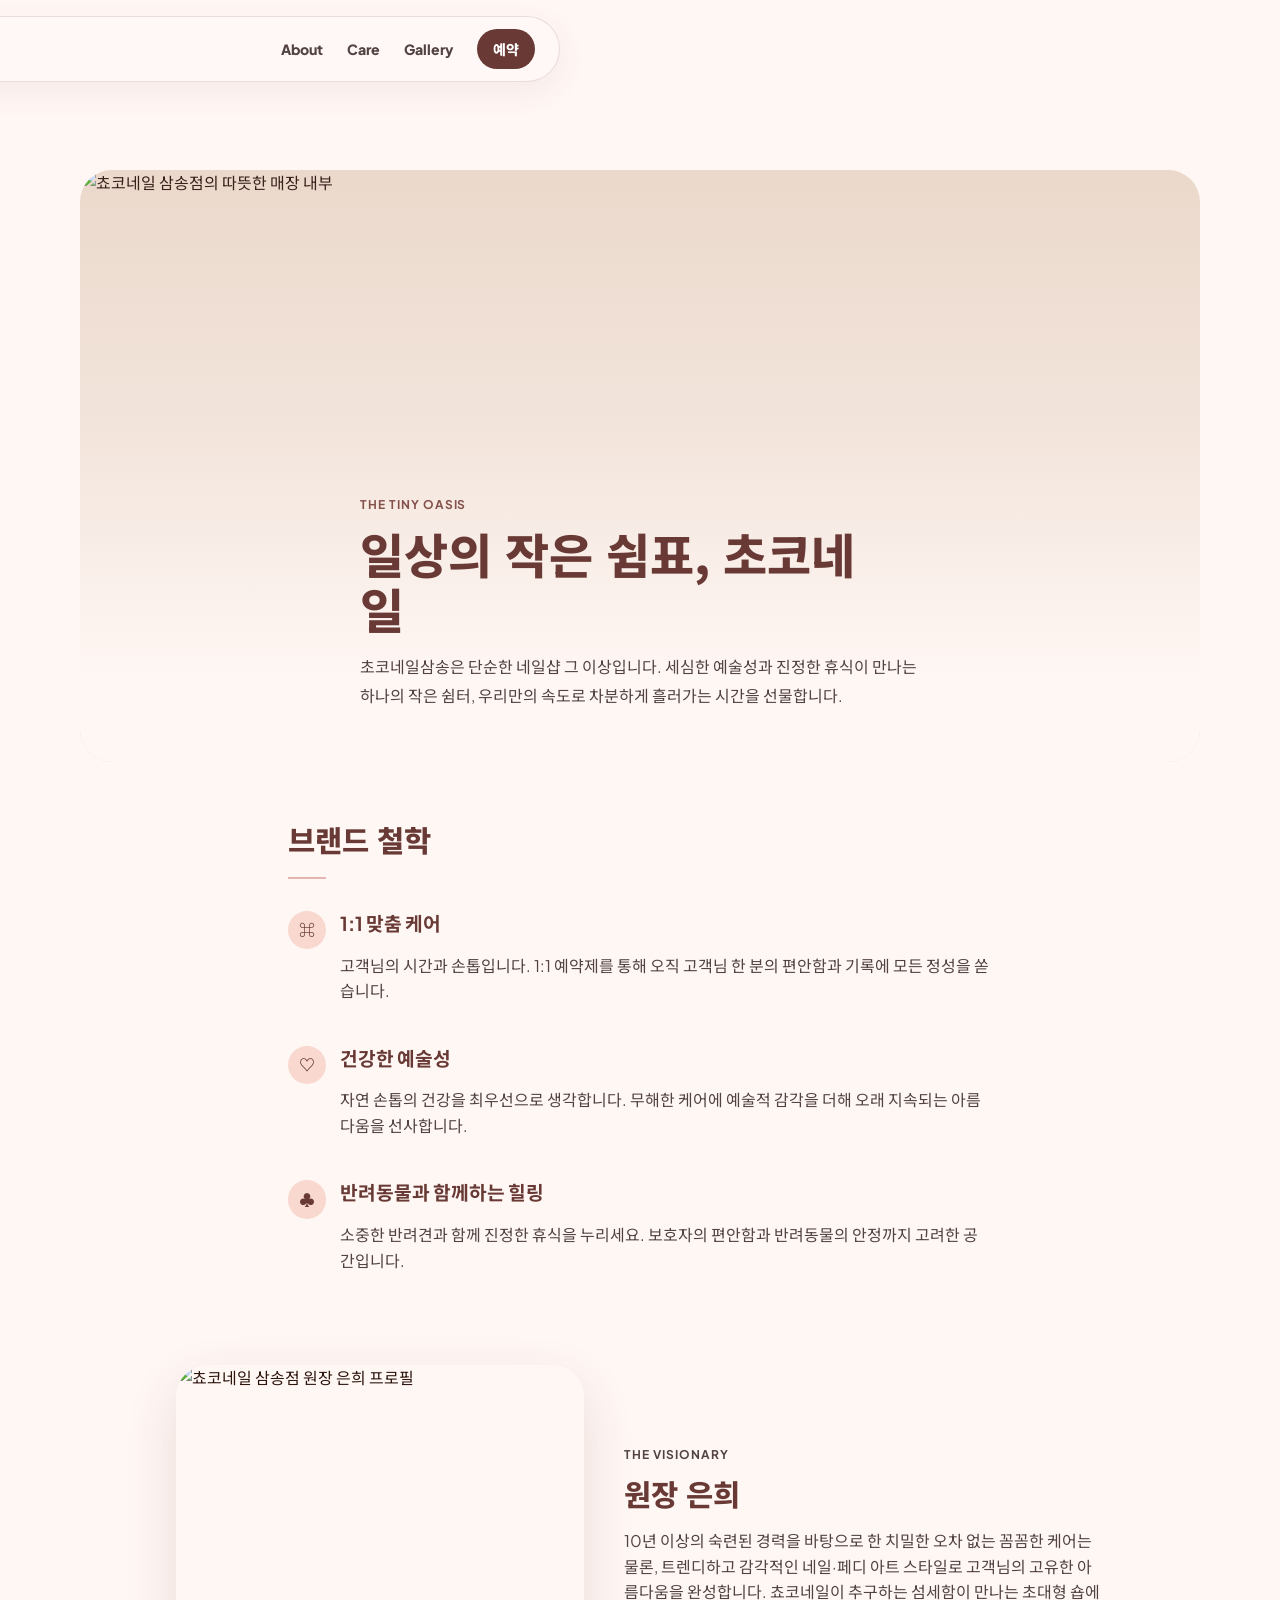
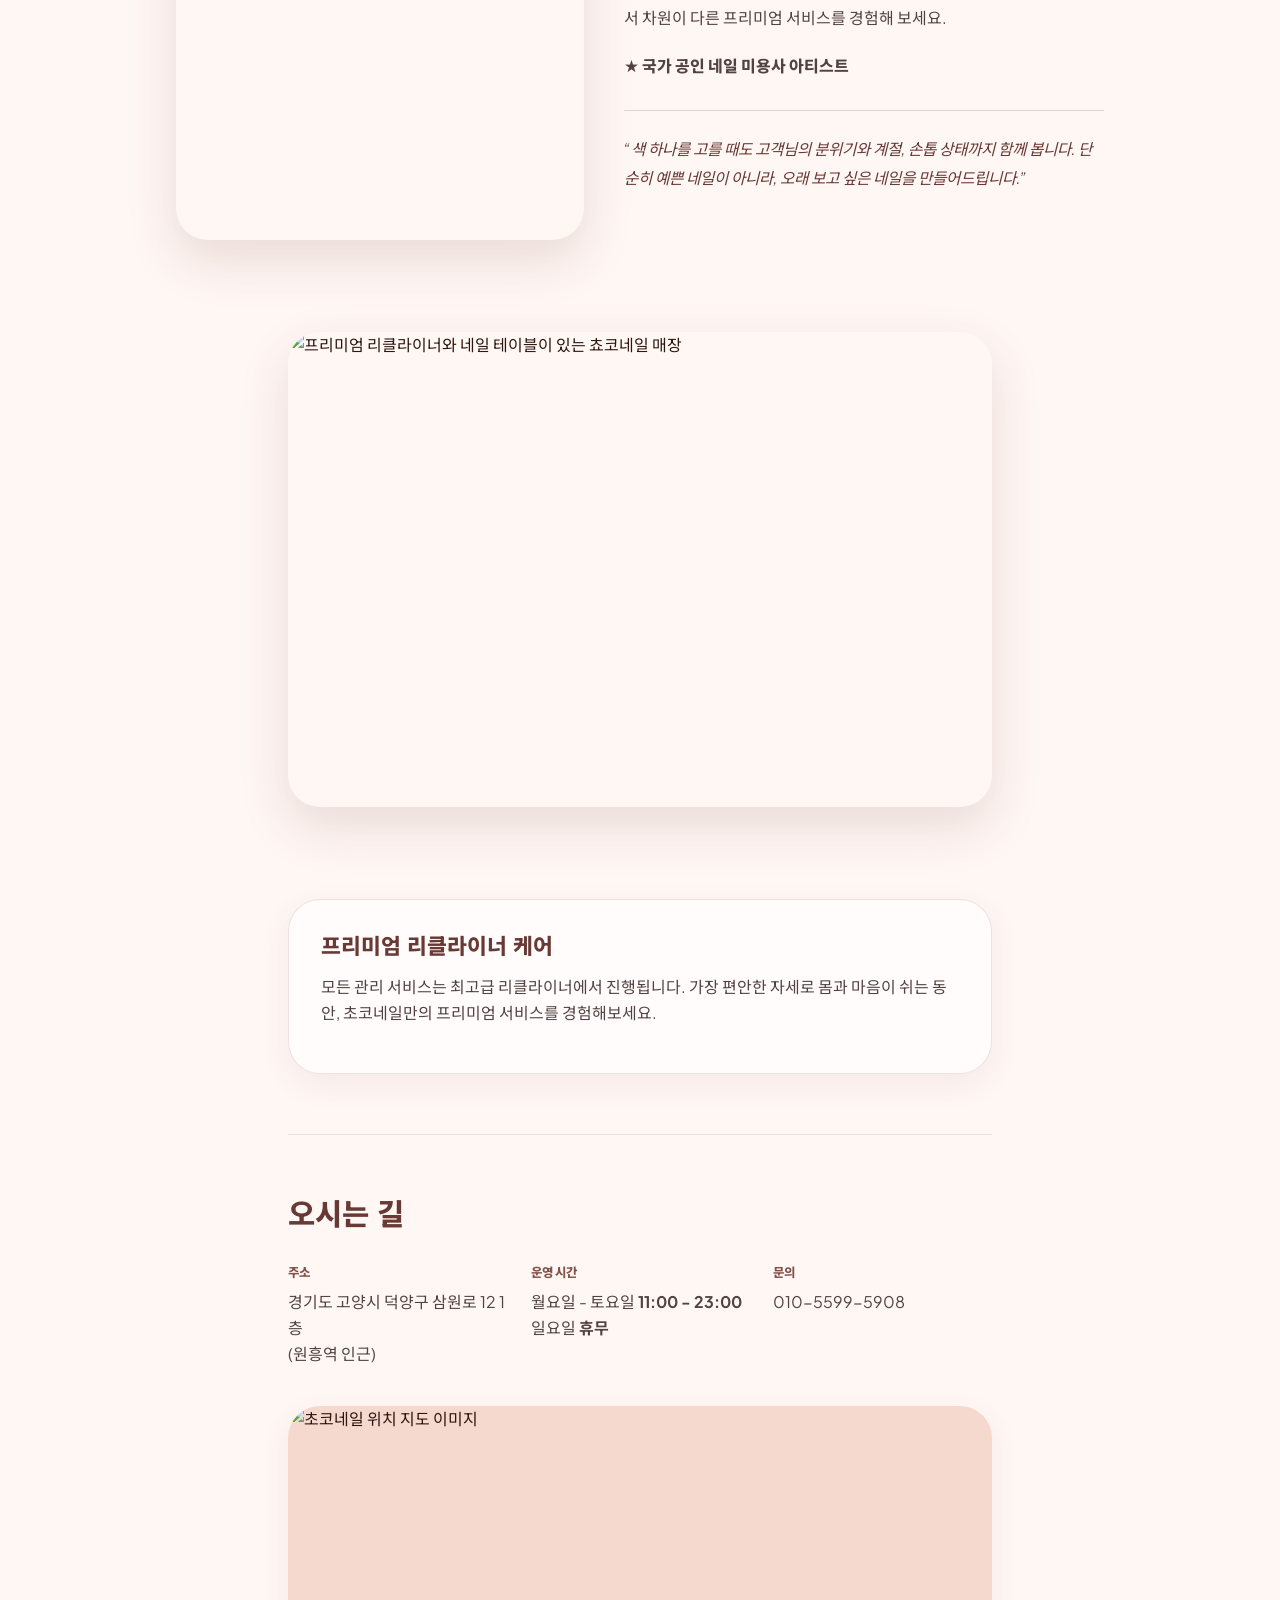
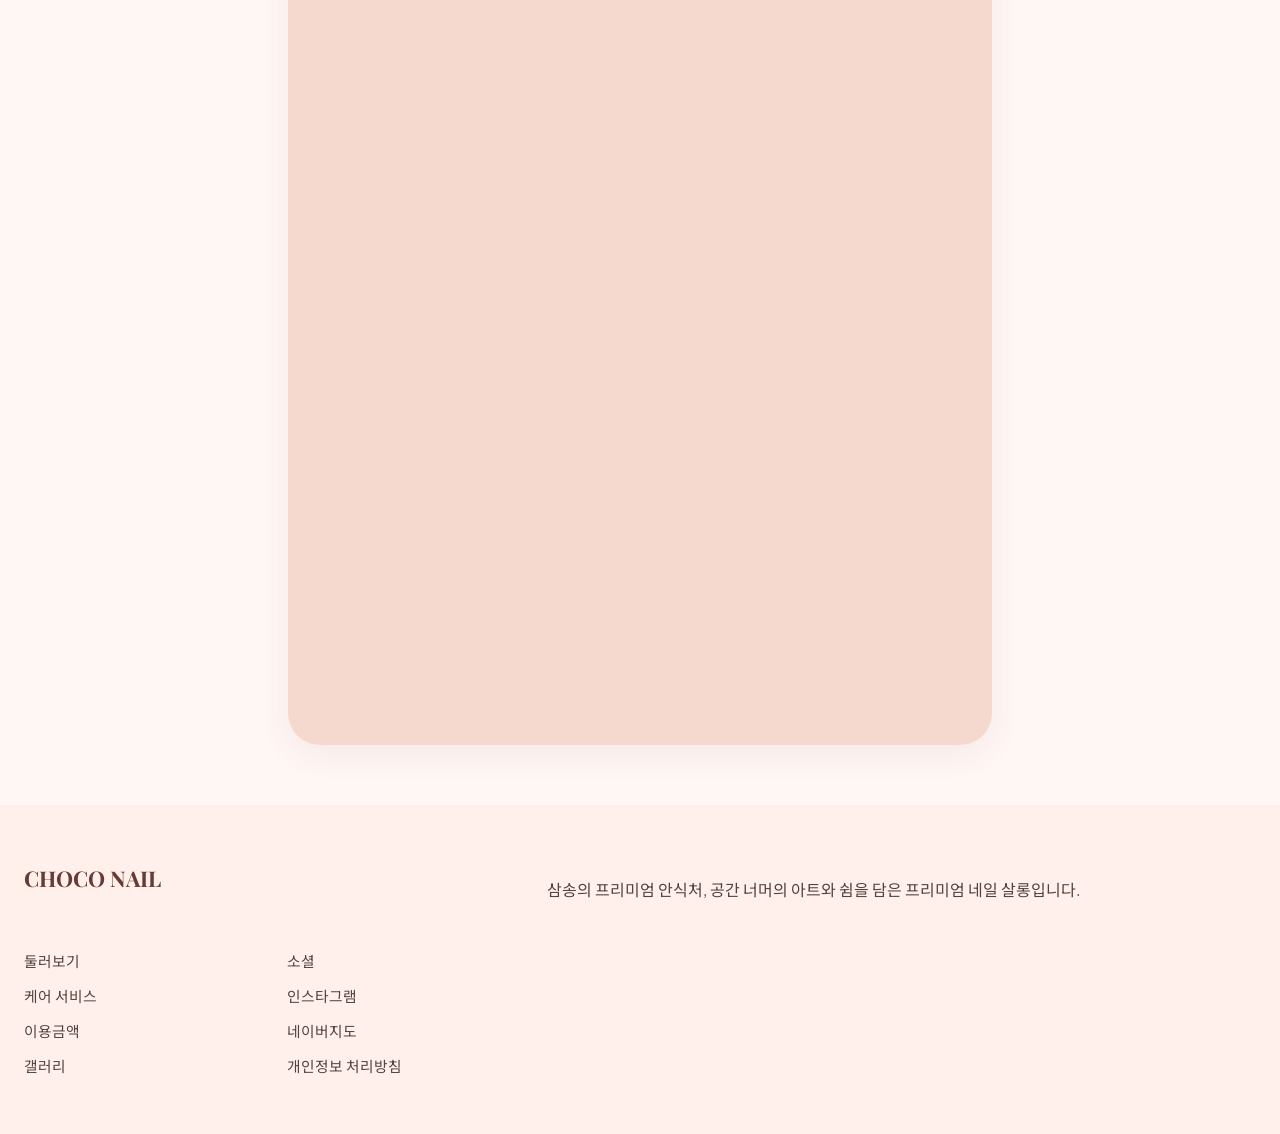
==== about.html @ 9810c1b9 "Add files via upload" ====
<!doctype html>
<html lang="ko">
  <head>
    <meta charset="utf-8">
    <meta name="viewport" content="width=device-width, initial-scale=1">
    <title>브랜드 소개 | 쵸코네일 삼송점</title>
    <meta
      name="description"
      content="쵸코네일 삼송점의 브랜드 철학, 원장 소개, 프리미엄 리클라이너 케어와 오시는 길을 안내합니다."
    >
    <link rel="preconnect" href="https://fonts.googleapis.com">
    <link rel="preconnect" href="https://fonts.gstatic.com" crossorigin>
    <link
      href="https://fonts.googleapis.com/css2?family=Playfair+Display:wght@500;600;700&family=Plus+Jakarta+Sans:wght@400;500;600;700&family=Noto+Sans+KR:wght@400;500;700&display=swap"
      rel="stylesheet"
    >
    <link rel="stylesheet" href="style.css">
    <link rel="icon" href="data:,">
  </head>
  <body class="about-page">
    <header class="site-header about-site-header" id="top">
      <nav class="top-nav" aria-label="주요 메뉴">
        <a class="brand" href="index.html" aria-label="쵸코네일 삼송점 홈">
          <span class="brand-mark">C</span>
          <span class="brand-text">CHOCO NAIL</span>
        </a>
        <div class="nav-links">
          <a href="about.html">About</a>
          <a href="care.html">Care</a>
          <a href="gallery.html">Gallery</a>
          <a href="index.html#booking">예약</a>
        </div>
      </nav>

      <section class="about-hero" aria-labelledby="about-hero-title">
        <img src="images/shop1-optimized.jpg" alt="쵸코네일 삼송점의 따뜻한 매장 내부" width="1122" height="1402" fetchpriority="high">
        <div class="about-hero-copy">
          <p class="eyebrow">The tiny oasis</p>
          <h1 id="about-hero-title">일상의 작은 쉼표, 초코네일</h1>
          <p>
            초코네일삼송은 단순한 네일샵 그 이상입니다. 세심한 예술성과 진정한 휴식이
            만나는 하나의 작은 쉼터, 우리만의 속도로 차분하게 흘러가는 시간을 선물합니다.
          </p>
        </div>
      </section>
    </header>

    <main>
      <section class="about-section philosophy-section" aria-labelledby="philosophy-title">
        <div class="about-section-title">
          <h2 id="philosophy-title">브랜드 철학</h2>
        </div>
        <div class="philosophy-list">
          <article class="philosophy-item">
            <span class="philosophy-icon">⌘</span>
            <div>
              <h3>1:1 맞춤 케어</h3>
              <p>
                고객님의 시간과 손톱입니다. 1:1 예약제를 통해 오직 고객님 한 분의
                편안함과 기록에 모든 정성을 쏟습니다.
              </p>
            </div>
          </article>
          <article class="philosophy-item">
            <span class="philosophy-icon">♡</span>
            <div>
              <h3>건강한 예술성</h3>
              <p>
                자연 손톱의 건강을 최우선으로 생각합니다. 무해한 케어에 예술적 감각을
                더해 오래 지속되는 아름다움을 선사합니다.
              </p>
            </div>
          </article>
          <article class="philosophy-item">
            <span class="philosophy-icon">♣</span>
            <div>
              <h3>반려동물과 함께하는 힐링</h3>
              <p>
                소중한 반려견과 함께 진정한 휴식을 누리세요. 보호자의 편안함과 반려동물의
                안정까지 고려한 공간입니다.
              </p>
            </div>
          </article>
        </div>
      </section>

      <section class="about-section artist-profile" aria-labelledby="artist-profile-title">
        <img class="artist-photo" src="images/eun-hee-optimized.jpg" alt="쵸코네일 삼송점 원장 은희 프로필" loading="lazy">
        <div class="artist-profile-copy">
          <p class="eyebrow">The Visionary</p>
          <h2 id="artist-profile-title">원장 은희</h2>
          <p>
            10년 이상의 숙련된 경력을 바탕으로 한 치밀한 오차 없는 꼼꼼한 케어는 물론,
            트렌디하고 감각적인 네일·페디 아트 스타일로 고객님의 고유한 아름다움을 완성합니다.
            쵸코네일이 추구하는 섬세함이 만나는 초대형 숍에서 차원이 다른 프리미엄 서비스를
            경험해 보세요.
          </p>
          <p class="credential">★ 국가 공인 네일 미용사 아티스트</p>
          <blockquote>
            “색 하나를 고를 때도 고객님의 분위기와 계절, 손톱 상태까지 함께 봅니다.
            단순히 예쁜 네일이 아니라, 오래 보고 싶은 네일을 만들어드립니다.”
          </blockquote>
        </div>
      </section>

      <section class="about-section space-section" aria-label="매장 공간 이미지">
        <img src="images/shop1-optimized.jpg" alt="프리미엄 리클라이너와 네일 테이블이 있는 쵸코네일 매장" loading="lazy">
      </section>

      <section class="about-section premium-care" aria-labelledby="premium-care-title">
        <div class="premium-card">
          <h2 id="premium-care-title">프리미엄 리클라이너 케어</h2>
          <p>
            모든 관리 서비스는 최고급 리클라이너에서 진행됩니다. 가장 편안한 자세로 몸과
            마음이 쉬는 동안, 초코네일만의 프리미엄 서비스를 경험해보세요.
          </p>
        </div>
      </section>

      <section class="about-section about-location" aria-labelledby="about-location-title">
        <h2 id="about-location-title">오시는 길</h2>
        <div class="about-info-grid">
          <div>
            <span>주소</span>
            <p>경기도 고양시 덕양구 삼원로 12 1층<br>(원흥역 인근)</p>
          </div>
          <div>
            <span>운영 시간</span>
            <p>월요일 - 토요일 <strong>11:00 - 23:00</strong><br>일요일 <strong>휴무</strong></p>
          </div>
          <div>
            <span>문의</span>
            <p>010-5599-5908</p>
          </div>
        </div>
        <a
          class="about-map"
          href="https://map.naver.com/p/directions/-/14123867.003371466,4529320.987910479,%EC%B5%B8%EC%BD%94%EB%84%A4%EC%9D%BC%20%EB%8D%95%EC%96%91%EC%82%BC%EC%86%A1%EC%A0%90%20%EB%82%B4%EC%84%B1%EB%B0%9C%ED%86%B1%20%EB%AC%B4%EC%A2%80%20%EB%B0%9C%EA%B0%81%EC%A7%88%20%EC%86%90%EB%B0%9C%ED%86%B1%EA%B5%90%EC%A0%95,1964980021,PLACE_POI/-/car?c=15.00,0,0,0,dh"
          target="_blank"
          rel="noopener noreferrer"
        >
          <img src="images/map-optimized.jpg" alt="초코네일 위치 지도 이미지" width="1086" height="1448" loading="lazy">
        </a>
      </section>
    </main>

    <footer class="about-footer">
      <strong>CHOCO NAIL</strong>
      <p>삼송의 프리미엄 안식처, 공간 너머의 아트와 쉼을 담은 프리미엄 네일 살롱입니다.</p>
      <div class="about-footer-links" aria-label="푸터 링크">
        <a href="index.html">둘러보기</a>
        <a href="https://www.instagram.com/choco__nail" target="_blank" rel="noopener noreferrer">소셜</a>
        <a href="care.html">케어 서비스</a>
        <a href="https://www.instagram.com/choco__nail" target="_blank" rel="noopener noreferrer">인스타그램</a>
        <a href="index.html#price">이용금액</a>
        <a href="index.html#location">네이버지도</a>
        <a href="gallery.html">갤러리</a>
        <span>개인정보 처리방침</span>
      </div>
    </footer>

    <nav class="bottom-nav" aria-label="모바일 빠른 메뉴">
      <a href="index.html#booking">예약</a>
      <a href="gallery.html">갤러리</a>
      <a href="care.html">케어</a>
      <a href="https://www.instagram.com/choco__nail" target="_blank" rel="noopener noreferrer">SNS</a>
    </nav>
  </body>
</html>
---- style.css ----
:root {
  --surface: #fff8f6;
  --surface-low: #fff1ed;
  --surface-mid: #ffe9e4;
  --surface-high: #ffdad2;
  --primary: #693a35;
  --primary-soft: #84514b;
  --secondary: #7b5552;
  --text: #2e150e;
  --muted: #524342;
  --outline: #d6c2bf;
  --white-glass: rgba(255, 255, 255, 0.72);
  --shadow: 0 10px 30px rgba(132, 81, 75, 0.08);
  --shadow-strong: 0 20px 50px rgba(105, 58, 53, 0.15);
  --radius-sm: 0.75rem;
  --radius: 1rem;
  --radius-lg: 1.5rem;
  --radius-xl: 2rem;
  --top-nav-clearance: 6.5rem;
}

* {
  box-sizing: border-box;
}

html {
  scroll-behavior: smooth;
  scroll-padding-top: var(--top-nav-clearance);
}

body {
  margin: 0;
  overflow-x: hidden;
  background:
    radial-gradient(circle at top left, rgba(255, 218, 210, 0.8), transparent 32rem),
    linear-gradient(180deg, var(--surface) 0%, #fffaf8 50%, var(--surface-low) 100%);
  color: var(--text);
  font-family: "Plus Jakarta Sans", "Noto Sans KR", system-ui, sans-serif;
  font-size: 16px;
  line-height: 1.6;
}

img {
  display: block;
  max-width: 100%;
}

a {
  color: inherit;
  text-decoration: none;
}

button,
a {
  -webkit-tap-highlight-color: transparent;
}

.site-header {
  position: relative;
  min-height: 100svh;
  padding: 1rem 0 4rem;
}

.top-nav {




  display: flex;
  align-items: center;
  justify-content: space-between;
  min-height: 4rem;
  padding: 0.75rem 1rem;
  border: 1px solid rgba(214, 194, 191, 0.5);
  border-radius: 999px;
  background: var(--surface);
  box-shadow: var(--shadow);
  backdrop-filter: blur(20px);
}

.about-site-header > .about-hero,
.care-site-header > .care-hero {
  margin-top: calc(var(--top-nav-clearance) - 1rem);
}

.gallery-page > .gallery-site-header {
  min-height: var(--top-nav-clearance);
}

.brand {
  display: inline-flex;
  align-items: center;
  gap: 0.65rem;
  min-width: 0;
}

.brand-mark {
  display: grid;
  place-items: center;
  width: 2.4rem;
  height: 2.4rem;
  border-radius: 50%;
  background: var(--primary);
  color: white;
  font-family: "Playfair Display", serif;
  font-weight: 700;
}

.brand-text {
  color: var(--primary);
  font-size: 0.78rem;
  font-weight: 700;
  letter-spacing: 0.08em;
  white-space: nowrap;
}

.nav-links {
  display: none;
}

.hero {
  position: relative;
  display: grid;
  align-items: end;
  min-height: calc(100svh - 2rem);
  width: auto;
  max-width: 1120px;
  margin: 0 1.5rem;
  padding-top: 6rem;
}

.hero-media {
  position: absolute;
  inset: 5.5rem 0 0;
  overflow: hidden;
  border-radius: var(--radius-xl);
  background: var(--surface-mid);
  box-shadow: var(--shadow-strong);
}

.hero-media::after {
  content: "";
  position: absolute;
  inset: 0;
  background: linear-gradient(180deg, rgba(255, 248, 246, 0.1), rgba(255, 248, 246, 0.92));
}

.hero-media img {
  width: 100%;
  height: 100%;
  object-fit: cover;
  object-position: center;
}

.hero-card {
  position: relative;
  z-index: 1;
  width: 100%;
  margin: 42svh auto 0;
  padding: 2rem 1.35rem;
  text-align: center;
}

.glass-card {
  border: 1px solid rgba(255, 255, 255, 0.72);
  border-top-color: rgba(255, 255, 255, 0.9);
  border-radius: var(--radius-lg);
  background: var(--white-glass);
  box-shadow: var(--shadow);
  backdrop-filter: blur(20px);
}

.eyebrow {
  margin: 0 0 0.75rem;
  color: var(--primary-soft);
  font-size: 0.75rem;
  font-weight: 700;
  letter-spacing: 0.08em;
  text-transform: uppercase;
}

h1,
h2,
h3,
p {
  overflow-wrap: anywhere;
}

h1,
h2 {
  margin: 0;
  color: var(--text);
  font-family: "Playfair Display", "Noto Sans KR", serif;
  font-weight: 600;
  line-height: 1.2;
}

h1 {
  color: var(--primary);
  font-size: clamp(2rem, 9vw, 2.35rem);
}

h1 span {
  display: block;
}

h2 {
  font-size: 2rem;
}

h3 {
  margin: 0;
  color: var(--text);
  font-size: 1.12rem;
  line-height: 1.35;
}

.hero-card p:not(.eyebrow),
.section-heading p,
.section-copy p,
.artist-card p,
.manager-copy p,
.booking-section > p {
  color: var(--muted);
}

.hero-card p:not(.eyebrow) {
  max-width: 28rem;
  margin-left: auto;
  margin-right: auto;
}

.button-row {
  display: grid;
  gap: 0.75rem;
  margin-top: 1.5rem;
}

.button {
  display: inline-flex;
  align-items: center;
  justify-content: center;
  min-height: 3.25rem;
  padding: 0.85rem 1.3rem;
  border-radius: 999px;
  font-weight: 700;
}

.button-primary {
  background: var(--primary);
  color: white;
  box-shadow: 0 12px 24px rgba(105, 58, 53, 0.2);
}

.button-secondary {
  border: 1px solid var(--primary);
  color: var(--primary);
  background: rgba(255, 255, 255, 0.35);
}

.section {
  width: auto;
  max-width: 1120px;
  margin: 0 1.5rem;
  padding: 4rem 0;
}

.section-heading {
  display: grid;
  gap: 0.75rem;
  margin-bottom: 2rem;
}

.section-heading.center {
  text-align: center;
}

.intro-section {
  display: grid;
  gap: 2rem;
}

.feature-stack,
.service-grid,
.booking-grid {
  display: grid;
  gap: 1rem;
}

.feature-card,
.service-card {
  padding: 1.35rem;
}

.feature-card span,
.service-icon {
  display: inline-flex;
  align-items: center;
  justify-content: center;
  min-width: 2.75rem;
  min-height: 2.25rem;
  margin-bottom: 1rem;
  border-radius: 999px;
  background: var(--surface-high);
  color: var(--primary);
  font-size: 0.78rem;
  font-weight: 800;
}

.service-section {
  width: 100%;
  max-width: none;
  margin-left: 0;
  margin-right: 0;
  padding: 4rem 1.5rem;
  background: var(--surface-low);
}

.service-section > * {
  max-width: 1120px;
  margin-left: auto;
  margin-right: auto;
}

.service-card strong {
  display: inline-block;
  margin-top: 0.75rem;
  color: var(--primary);
  font-size: 0.9rem;
}

.design-section {
  max-width: 1120px;
  padding: 4rem 1.25rem;
  border-radius: var(--radius-xl);
  background:
    radial-gradient(circle at 0% 12%, rgba(255, 255, 255, 0.78), transparent 15rem),
    linear-gradient(135deg, #fbf6f1 0%, #fffaf6 52%, #faf3ee 100%);
  box-shadow: 0 18px 48px rgba(120, 80, 65, 0.08);
}

.design-feature {
  display: grid;
  gap: 1.5rem;
}

.design-copy {
  min-width: 0;
}

.design-copy h2 {
  color: #2b120b;
  font-family: "Noto Sans KR", "Plus Jakarta Sans", sans-serif;
  font-size: clamp(2.15rem, 11vw, 3.4rem);
  font-weight: 800;
  line-height: 1.22;
}

.design-copy p:not(.eyebrow) {
  max-width: 24rem;
  margin: 1.25rem 0 0;
  color: #7a6258;
  font-size: 1rem;
  line-height: 1.8;
}

.design-main-card {
  position: relative;
  min-height: 19rem;
  overflow: hidden;
  border-radius: var(--radius-xl);
  background: #e8d6c7;
  box-shadow: var(--shadow-strong);
}

.design-main-card img {
  width: 100%;
  height: 100%;
  min-height: 19rem;
  object-fit: cover;
}

.design-main-card::after {
  content: "";
  position: absolute;
  inset: 0;
  background: linear-gradient(180deg, rgba(43, 18, 11, 0) 40%, rgba(43, 18, 11, 0.48) 100%);
}

.design-badge {
  position: absolute;
  z-index: 1;
  top: 1rem;
  right: 1rem;
  padding: 0.55rem 0.9rem;
  border-radius: 999px;
  background: rgba(43, 18, 11, 0.58);
  color: #fffaf6;
  font-size: 0.82rem;
  font-weight: 800;
  backdrop-filter: blur(14px);
}

.design-card-caption {
  position: absolute;
  z-index: 1;
  right: 1rem;
  bottom: 1rem;
  left: 1rem;
  display: flex;
  align-items: end;
  justify-content: space-between;
  gap: 1rem;
  color: white;
}

.design-card-caption h3,
.design-card-caption p {
  margin: 0;
}

.design-card-caption h3 {
  color: white;
  font-size: 1.1rem;
}

.design-card-caption p {
  color: rgba(255, 255, 255, 0.88);
  font-size: 0.9rem;
}

.design-card-caption strong {
  flex: 0 0 auto;
  font-size: 1.1rem;
}

.design-keywords {
  margin-top: 2rem;
  padding: 1.35rem;
  border: 1px solid rgba(120, 80, 65, 0.12);
  border-radius: var(--radius-xl);
  background: rgba(255, 250, 246, 0.72);
}

.design-keywords h3 {
  color: #5e3128;
  font-size: 1.2rem;
}

.design-chip-row {
  display: flex;
  flex-wrap: wrap;
  gap: 0.7rem;
  margin-top: 1.1rem;
}

.design-chip-row span {
  display: inline-flex;
  align-items: center;
  min-height: 2.75rem;
  padding: 0.65rem 1rem;
  border: 1px solid rgba(120, 80, 65, 0.12);
  border-radius: 999px;
  background: #f6e7df;
  color: #6b4339;
  font-weight: 800;
  box-shadow: 0 8px 18px rgba(120, 80, 65, 0.06);
}

.place-card {
  display: grid;
  gap: 1.25rem;
  margin-top: 1.5rem;
  padding: 1.35rem;
  border-radius: var(--radius-xl);
  background: linear-gradient(135deg, #f9e9e2, #fffaf6);
}

.place-copy {
  display: grid;
  grid-template-columns: 2.8rem minmax(0, 1fr);
  gap: 1rem;
  align-items: center;
}

.place-icon {
  display: grid;
  place-items: center;
  width: 2.7rem;
  height: 2.7rem;
  border-radius: 50%;
  background: #dfbdb1;
  color: #6b4339;
  font-weight: 900;
}

.place-copy p {
  margin: 0;
  color: #5f4037;
  line-height: 1.7;
}

.place-preview {
  padding: 1rem;
  border: 0.8rem solid rgba(255, 255, 255, 0.62);
  border-radius: 1.6rem;
  background: #fff;
  box-shadow: 0 14px 30px rgba(120, 80, 65, 0.12);
}

.place-preview-head {
  display: flex;
  flex-wrap: wrap;
  gap: 0.45rem 0.65rem;
  align-items: center;
  color: #7a6258;
  font-size: 0.82rem;
}

.place-preview-head strong {
  color: #4b241c;
}

.naver-icon {
  display: grid;
  place-items: center;
  width: 1.55rem;
  height: 1.55rem;
  border-radius: 0.4rem;
  background: #31c75a;
  color: #fff;
  font-weight: 900;
}

.place-thumbs {
  display: grid;
  grid-template-columns: repeat(4, 1fr);
  gap: 0.35rem;
  margin-top: 0.85rem;
}

.place-thumbs span {
  min-height: 3.4rem;
  border-radius: 0.7rem;
  background:
    linear-gradient(135deg, rgba(255, 255, 255, 0.25), rgba(139, 95, 85, 0.18)),
    url("images/design-main.jpg") center / cover;
}

.design-actions {
  display: grid;
  gap: 0.8rem;
  margin-top: 1.5rem;
}

.design-button {
  display: flex;
  align-items: center;
  justify-content: center;
  min-height: 3.75rem;
  padding: 0.9rem 1.25rem;
  border-radius: var(--radius);
  font-size: 1rem;
  font-weight: 900;
}

.design-button span {
  margin-left: 0.65rem;
}

.design-button-primary {
  background: linear-gradient(135deg, #8b5f55, #75443c);
  color: #fffaf6;
  box-shadow: 0 14px 24px rgba(117, 68, 60, 0.18);
}

.design-button-secondary {
  border: 1px solid rgba(120, 80, 65, 0.22);
  background: rgba(255, 250, 246, 0.82);
  color: #75443c;
}

.price-section {
  width: 100%;
  max-width: none;
  margin-left: 0;
  margin-right: 0;
  padding: 4rem 1.5rem;
  background: var(--surface-mid);
}

.price-card {
  max-width: 46rem;
  margin: 0 auto;
  padding: 1.35rem;
}

.price-group {
  margin-top: 2rem;
}

.price-group h3 {
  padding-bottom: 0.65rem;
  border-bottom: 1px solid rgba(105, 58, 53, 0.18);
  font-family: "Playfair Display", "Noto Sans KR", serif;
  font-size: 1.4rem;
}

.price-list {
  display: grid;
  gap: 0;
  margin: 0;
  padding: 0;
  list-style: none;
}

.price-list li {
  display: flex;
  align-items: center;
  justify-content: space-between;
  gap: 1rem;
  padding: 0.95rem 0;
  border-bottom: 1px solid rgba(214, 194, 191, 0.52);
}

.price-list span {
  color: var(--muted);
}

.price-list strong {
  flex: 0 0 auto;
  padding: 0.3rem 0.65rem;
  border-radius: 999px;
  background: rgba(105, 58, 53, 0.08);
  color: var(--primary);
  font-size: 0.88rem;
}

.notice {
  margin: 2rem 0 0;
  color: var(--muted);
  font-size: 0.9rem;
  text-align: center;
}

.artist-section {
  display: grid;
  gap: 1.25rem;
}

.artist-card,
.manager-copy,
.info-list {
  padding: 1.35rem;
}

.manager-card {
  display: grid;
  gap: 1rem;
}

.manager-card img {
  width: 100%;
  aspect-ratio: 1 / 1;
  object-fit: cover;
  border-radius: var(--radius-xl);
  box-shadow: var(--shadow-strong);
}

.location-section {
  width: 100%;
  max-width: none;
  margin-left: 0;
  margin-right: 0;
  padding: 4rem 1.5rem;
  background: var(--surface-low);
}

.location-section > * {
  max-width: 1120px;
  margin-left: auto;
  margin-right: auto;
}

.location-grid {
  display: grid;
  gap: 1rem;
}

.info-list {
  display: grid;
  gap: 1rem;
}

.info-list div {
  display: grid;
  gap: 0.2rem;
  padding-bottom: 0.8rem;
  border-bottom: 1px solid rgba(214, 194, 191, 0.55);
}

.info-list span {
  color: var(--primary-soft);
  font-size: 0.8rem;
  font-weight: 800;
}

.text-link {
  display: inline-flex;
  width: fit-content;
  color: var(--primary);
  font-weight: 800;
  border-bottom: 1px solid var(--primary);
}

.map-card {
  position: relative;
  display: block;
  width: 100%;
  aspect-ratio: 4 / 3;
  overflow: hidden;
  padding: 0;
  border: 1px solid rgba(214, 194, 191, 0.6);
  border-radius: var(--radius-xl);
  background: var(--surface-mid);
  box-shadow: var(--shadow);
  isolation: isolate;
}

.map-card > img {
  position: absolute;
  inset: -4%;
  width: 108%;
  height: 108%;
  max-width: none;
  display: block;
  object-fit: cover;
  object-position: center center;
  transform: none;
}

.map-card-overlay {
  position: absolute;
  z-index: 1;
  right: 0;
  bottom: 0;
  left: 0;
  display: grid;
  gap: 0.2rem;
  padding: 1.1rem 1.25rem;
  background: linear-gradient(
    180deg,
    rgba(46, 21, 14, 0) 0%,
    rgba(46, 21, 14, 0.72) 100%
  );
  color: white;
}

.map-card-overlay strong {
  font-family: "Noto Sans KR", "Plus Jakarta Sans", sans-serif;
  font-size: 1.15rem;
  line-height: 1.4;
}

.map-card-overlay span {
  color: rgba(255, 255, 255, 0.88);
  font-size: 0.82rem;
  font-weight: 700;
}

@media (max-width: 839px) {
  .map-card {
    aspect-ratio: 4 / 3;
  }

  .map-card > img {
    inset: -5%;
    width: 110%;
    height: 110%;
  }
}

.booking-section {
  text-align: center;
}

.booking-grid {
  margin-top: 1.5rem;
}

.booking-button {
  display: grid;
  gap: 0.25rem;
  min-height: 6.5rem;
  align-content: center;
  padding: 1.25rem;
  transition: background 180ms ease, color 180ms ease, transform 180ms ease;
}

.booking-button span {
  color: var(--primary-soft);
  font-size: 0.78rem;
  font-weight: 800;
}

.booking-button strong {
  font-size: 1.05rem;
}

.booking-button:hover,
.booking-button:focus-visible {
  background: var(--primary);
  color: white;
  transform: translateY(-2px);
}

.booking-button:hover span,
.booking-button:focus-visible span {
  color: #ffede9;
}

.site-footer {
  display: grid;
  gap: 0.35rem;
  padding: 1.75rem 1.5rem 6rem;
  border-top: 1px solid rgba(214, 194, 191, 0.38);
  background: rgba(255, 250, 248, 0.92);
  color: var(--muted);
  text-align: center;
}

.site-footer strong {
  color: var(--primary);
  font-family: "Playfair Display", serif;
  font-size: 1.25rem;
}

.site-footer p {
  margin: 0;
  font-size: 0.86rem;
  line-height: 1.45;
}

.footer-links {
  display: flex;
  justify-content: center;
  gap: 1rem;
  margin-top: 0.25rem;
  color: var(--primary);
  font-size: 0.86rem;
  font-weight: 800;
}

.bottom-nav {
  position: fixed;
  z-index: 30;
  right: 0;
  bottom: 0;
  left: 0;
  display: grid;
  grid-template-columns: repeat(4, 1fr);
  gap: 0.5rem;
  padding: 0.7rem 1rem max(0.7rem, env(safe-area-inset-bottom));
  border-top: 1px solid rgba(214, 194, 191, 0.55);
  background: rgba(255, 255, 255, 0.78);
  box-shadow: 0 -5px 20px rgba(132, 81, 75, 0.05);
  backdrop-filter: blur(18px);
}

.bottom-nav a {
  display: grid;
  place-items: center;
  min-width: 0;
  min-height: 2.9rem;
  border-radius: 999px;
  color: var(--primary);
  font-size: 0.86rem;
  font-weight: 800;
  text-align: center;
  white-space: nowrap;
}

.bottom-nav a:first-child {
  background: var(--surface-high);
}

.bottom-nav a[aria-current="page"] {
  background: var(--primary);
  color: white;
}

body.modal-open {
  overflow: hidden;
}

.gallery-site-header {
  min-height: 6rem;
}

.gallery-main {
  min-height: 70vh;
}

.gallery-intro,
.gallery-content {
  width: auto;
  max-width: 1120px;
  min-width: 0;
  margin: 0 1.5rem;
}

.gallery-intro {
  padding: 4rem 0 2.25rem;
  text-align: center;
}

.gallery-intro h1 {
  font-size: clamp(2.25rem, 10vw, 3.5rem);
}

.gallery-intro > p:last-child {
  max-width: 32rem;
  margin: 1rem auto 0;
  color: var(--muted);
}

.gallery-content {
  padding-bottom: 5rem;
}

.gallery-filters {
  display: flex;
  gap: 0.6rem;
  overflow-x: auto;
  padding: 0.25rem 0 1rem;
  scrollbar-width: none;
}

.gallery-filters::-webkit-scrollbar {
  display: none;
}

.gallery-filters button {
  flex: 0 0 auto;
  min-height: 2.75rem;
  padding: 0.65rem 1rem;
  border: 1px solid var(--outline);
  border-radius: 999px;
  background: rgba(255, 255, 255, 0.55);
  color: var(--primary);
  font: inherit;
  font-size: 0.86rem;
  font-weight: 800;
  cursor: pointer;
}

.gallery-filters button.is-active,
.gallery-filters button:hover,
.gallery-filters button:focus-visible {
  border-color: var(--primary);
  background: var(--primary);
  color: white;
}

.gallery-status {
  margin: 0.5rem 0 1.25rem;
  color: var(--muted);
  font-size: 0.86rem;
}

.gallery-status.is-error {
  padding: 1rem;
  border: 1px solid var(--outline);
  border-radius: var(--radius);
  background: rgba(255, 255, 255, 0.62);
  color: var(--primary);
  text-align: center;
}

.gallery-grid {
  display: grid;
  width: 100%;
  min-height: 22rem;
  min-width: 0;
  grid-template-columns: repeat(2, minmax(0, 1fr));
  gap: 0.9rem;
}

.gallery-card {
  min-width: 0;
  overflow: hidden;
  border: 1px solid rgba(214, 194, 191, 0.55);
  border-radius: var(--radius-lg);
  background: rgba(255, 255, 255, 0.72);
  box-shadow: var(--shadow);
}

.gallery-image-button {
  display: block;
  width: 100%;
  aspect-ratio: 1;
  overflow: hidden;
  padding: 0;
  border: 0;
  background: var(--surface-mid);
  cursor: zoom-in;
}

.gallery-image-button img {
  width: 100%;
  height: 100%;
  object-fit: cover;
  transition: transform 240ms ease;
}

.gallery-image-button:hover img,
.gallery-image-button:focus-visible img {
  transform: scale(1.035);
}

.gallery-image-button:disabled {
  cursor: default;
}

.gallery-image-fallback {
  display: grid;
  width: 100%;
  height: 100%;
  place-content: center;
  gap: 0.25rem;
  padding: 1rem;
  background:
    linear-gradient(135deg, rgba(255, 248, 246, 0.25), rgba(255, 218, 210, 0.82)),
    repeating-linear-gradient(45deg, transparent 0 14px, rgba(105, 58, 53, 0.05) 14px 16px);
  color: var(--primary);
  text-align: center;
}

.gallery-image-fallback span {
  font-family: "Playfair Display", serif;
  font-size: 0.72rem;
  letter-spacing: 0.08em;
}

.gallery-image-fallback strong {
  font-size: 0.82rem;
}

.gallery-card-body {
  min-width: 0;
  padding: 0.9rem;
}

.gallery-card-meta {
  display: flex;
  flex-direction: column;
  align-items: flex-start;
  gap: 0.5rem;
  margin-bottom: 0.6rem;
  color: var(--muted);
  font-size: 0.68rem;
}

.gallery-category {
  color: var(--primary-soft);
  font-weight: 800;
}

.gallery-card h2 {
  font-family: "Noto Sans KR", "Plus Jakarta Sans", sans-serif;
  font-size: 0.98rem;
  font-weight: 800;
  line-height: 1.45;
}

.gallery-card p {
  display: -webkit-box;
  overflow: hidden;
  margin: 0.55rem 0 0;
  color: var(--muted);
  font-size: 0.78rem;
  line-height: 1.55;
  -webkit-box-orient: vertical;
  -webkit-line-clamp: 2;
}

.gallery-modal {
  position: fixed;
  inset: 0;
  z-index: 50;
  display: none;
  place-items: center;
  padding: 1.25rem;
  background: rgba(46, 21, 14, 0.78);
  backdrop-filter: blur(12px);
}

.gallery-modal.is-open {
  display: grid;
}

.gallery-modal-dialog {
  position: relative;
  width: min(100%, 48rem);
  padding: 0.75rem;
  border-radius: var(--radius-lg);
  background: var(--surface);
  box-shadow: var(--shadow-strong);
}

.gallery-modal-dialog img {
  width: 100%;
  max-height: 76vh;
  aspect-ratio: 1;
  border-radius: calc(var(--radius-lg) - 0.4rem);
  object-fit: contain;
  background: var(--surface-mid);
}

.gallery-modal-dialog p {
  margin: 0.75rem 3rem 0.15rem 0.25rem;
  color: var(--primary);
  font-weight: 800;
}

.gallery-modal-close {
  position: absolute;
  z-index: 1;
  top: 1.15rem;
  right: 1.15rem;
  display: grid;
  width: 2.75rem;
  height: 2.75rem;
  place-items: center;
  border: 0;
  border-radius: 50%;
  background: rgba(255, 255, 255, 0.9);
  color: var(--primary);
  box-shadow: var(--shadow);
  font-size: 1.8rem;
  line-height: 1;
  cursor: pointer;
}

/* Care service page */
.care-site-header {
  min-height: 0;
  padding: 1rem 0 0;
}

.care-hero,
.care-section {
  width: auto;
  max-width: 1120px;
  min-width: 0;
  margin-right: 1.5rem;
  margin-left: 1.5rem;
}

/*
  상단 히어로
  - PC: 원본 배너 비율을 유지한 한 장 이미지 위에 문구/버튼을 배치
  - 모바일: 이미지와 안내 영역을 위아래로 분리해 과도한 잘림 방지
*/
.care-hero {
  position: relative;
  display: grid;
  margin-top: 5.5rem;
  overflow: hidden;
  border: 1px solid rgba(214, 194, 191, 0.5);
  border-radius: var(--radius-xl);
  background: #fff5f1;
  box-shadow: var(--shadow-strong);
}

.care-hero-media {
  position: relative;
  width: 100%;
  aspect-ratio: 16 / 9;
  overflow: hidden;
  background: #f9eee9;
}

.care-hero-media::after {
  content: "";
  position: absolute;
  inset: 0;
  pointer-events: none;
  background: linear-gradient(
    180deg,
    rgba(255, 248, 246, 0.02) 45%,
    rgba(255, 248, 246, 0.18) 100%
  );
}

.care-hero-media img {
  width: 100%;
  height: 100%;
  object-fit: cover;
  object-position: 72% center;
}

.care-hero-copy {
  position: relative;
  z-index: 1;
  margin: 0;
  padding: 2rem 1.35rem 2.25rem;
  border: 0;
  border-radius: 0;
  background: rgba(255, 250, 248, 0.96);
  box-shadow: none;
  text-align: left;
  backdrop-filter: none;
}

.care-hero-copy h1 {
  font-family: "Noto Sans KR", "Plus Jakarta Sans", sans-serif;
  font-weight: 800;
}

.care-hero-copy > p:not(.eyebrow) {
  max-width: 34rem;
  margin: 1rem 0 0;
  color: var(--muted);
}

.care-action-row {
  display: grid;
  gap: 0.7rem;
  margin-top: 1.5rem;
}

.care-action-row .button {
  width: 100%;
}

.care-section {
  padding: 4.5rem 0;
}

.care-section-heading {
  max-width: 42rem;
  margin-bottom: 2rem;
}

.care-section-heading > p:last-child {
  color: var(--muted);
}

.care-service-grid {
  display: grid;
  grid-template-columns: minmax(0, 1fr);
  gap: 0.9rem;
}

.care-service-card {
  display: flex;
  flex-direction: column;
  min-width: 0;
  overflow: hidden;
  border: 1px solid rgba(214, 194, 191, 0.55);
  border-radius: var(--radius-lg);
  background: rgba(255, 255, 255, 0.72);
  box-shadow: var(--shadow);
}

.care-card-media {
  position: relative;
  aspect-ratio: 1;
  overflow: hidden;
  background: var(--surface-mid);
}

.care-card-media img {
  width: 100%;
  height: 100%;
  object-fit: cover;
}

.care-card-media img[hidden] {
  display: none;
}

.care-image-fallback {
  position: absolute;
  inset: 0;
  display: grid;
  place-content: center;
  gap: 0.25rem;
  padding: 1rem;
  background:
    linear-gradient(135deg, rgba(255, 248, 246, 0.3), rgba(255, 218, 210, 0.84)),
    repeating-linear-gradient(45deg, transparent 0 14px, rgba(105, 58, 53, 0.05) 14px 16px);
  color: var(--primary);
  text-align: center;
}

.care-image-fallback[aria-hidden="true"] {
  display: none;
}

.care-image-fallback span {
  font-family: "Playfair Display", serif;
  font-size: 0.7rem;
  letter-spacing: 0.08em;
}

.care-image-fallback strong {
  font-size: 0.8rem;
}

.care-card-copy {
  display: grid;
  flex: 1;
  min-width: 0;
  align-content: start;
  padding: 1rem;
}

.care-card-copy h3 {
  font-size: 1rem;
}

.care-card-copy p {
  margin: 0.6rem 0 1rem;
  color: var(--muted);
  font-size: 0.8rem;
  line-height: 1.6;
}

.care-card-copy a {
  align-self: end;
  margin-top: auto;
  color: var(--primary);
  font-size: 0.8rem;
  font-weight: 800;
}

.care-card-copy a::after {
  content: " →";
}

.care-recommend-section {
  max-width: none;
  margin: 0;
  padding-right: 1.5rem;
  padding-left: 1.5rem;
  background: rgba(255, 218, 210, 0.32);
}

.care-recommend-section > * {
  max-width: 1120px;
  margin-right: auto;
  margin-left: auto;
}

.care-check-grid {
  display: grid;
  gap: 0.8rem;
}

.care-check-grid article {
  display: grid;
  grid-template-columns: 2.4rem minmax(0, 1fr);
  align-items: center;
  gap: 0.8rem;
  padding: 1rem;
  border: 1px solid rgba(214, 194, 191, 0.5);
  border-radius: var(--radius);
  background: rgba(255, 255, 255, 0.68);
}

.care-check-grid span {
  display: grid;
  width: 2.4rem;
  height: 2.4rem;
  place-items: center;
  border-radius: 50%;
  background: var(--surface-high);
  color: var(--primary);
  font-weight: 900;
}

.care-check-grid p {
  margin: 0;
  color: var(--muted);
  font-size: 0.9rem;
  font-weight: 700;
}

.care-process-list {
  display: grid;
  gap: 1rem;
  margin: 0;
  padding: 0;
  list-style: none;
}

.care-process-list li {
  display: grid;
  grid-template-columns: 3rem minmax(0, 1fr);
  gap: 1rem;
  padding: 1.25rem;
  border-radius: var(--radius-lg);
  background: rgba(255, 255, 255, 0.62);
  box-shadow: var(--shadow);
}

.care-process-list > li > span {
  color: var(--primary-soft);
  font-family: "Playfair Display", serif;
  font-size: 1.4rem;
  font-weight: 700;
}

.care-process-list p {
  margin: 0.4rem 0 0;
  color: var(--muted);
  font-size: 0.88rem;
}

.care-cases-section {
  border-top: 1px solid rgba(214, 194, 191, 0.45);
}

.care-case-grid {
  display: grid;
  gap: 1.25rem;
}

.care-case-card {
  overflow: hidden;
  border: 1px solid rgba(214, 194, 191, 0.55);
  border-radius: var(--radius-lg);
  background: rgba(255, 255, 255, 0.72);
  box-shadow: var(--shadow);
}

.care-before-after {
  display: grid;
  grid-template-columns: repeat(2, minmax(0, 1fr));
}

.care-before-after figure {
  min-width: 0;
  margin: 0;
}

.care-case-placeholder {
  display: grid;
  aspect-ratio: 1;
  place-content: center;
  gap: 0.2rem;
  background:
    linear-gradient(135deg, rgba(255, 248, 246, 0.4), rgba(255, 218, 210, 0.68)),
    repeating-linear-gradient(45deg, transparent 0 16px, rgba(105, 58, 53, 0.05) 16px 18px);
  color: var(--primary);
  text-align: center;
}

.care-case-placeholder span {
  font-size: 0.68rem;
  font-weight: 800;
  letter-spacing: 0.08em;
}

.care-case-placeholder strong {
  font-size: 0.78rem;
}

.care-before-after figcaption {
  padding: 0.55rem;
  background: var(--surface-low);
  color: var(--muted);
  font-size: 0.75rem;
  font-weight: 800;
  text-align: center;
}

.care-case-copy {
  padding: 1.25rem;
}

.care-case-copy > span {
  color: var(--primary-soft);
  font-size: 0.75rem;
  font-weight: 800;
}

.care-case-copy h3 {
  margin-top: 0.35rem;
}

.care-case-copy p {
  margin: 0.6rem 0 0;
  color: var(--muted);
  font-size: 0.88rem;
}

.care-notice {
  display: grid;
  gap: 1.5rem;
  padding: 1.5rem;
  border: 1px solid rgba(214, 194, 191, 0.5);
  border-radius: var(--radius-xl);
  background: rgba(255, 255, 255, 0.62);
  box-shadow: var(--shadow);
}

.care-notice h2 {
  font-size: 1.65rem;
}

.care-notice ul {
  display: grid;
  gap: 0.7rem;
  margin: 0;
  padding-left: 1.15rem;
  color: var(--muted);
  font-size: 0.88rem;
}

.care-contact-section {
  max-width: 50rem;
  text-align: center;
}

.care-contact-section h2 {
  font-size: clamp(1.7rem, 7vw, 2.4rem);
}

.care-contact-note {
  margin-top: 1rem;
  color: var(--muted);
  font-size: 0.78rem;
}


@media (min-width: 480px) {
  .care-service-grid {
    grid-template-columns: repeat(2, minmax(0, 1fr));
  }
}

@media (min-width: 640px) {
  .button-row,
  .booking-grid {
    grid-template-columns: repeat(2, minmax(0, 1fr));
  }

  .hero-card {
    max-width: 34rem;
  }

  .gallery-grid {
    grid-template-columns: repeat(3, minmax(0, 1fr));
    gap: 1.2rem;
  }

  .gallery-card-body {
    padding: 1.1rem;
  }

  .gallery-card-meta {
    flex-direction: row;
    align-items: center;
    justify-content: space-between;
  }

  .care-action-row {
    grid-template-columns: repeat(3, minmax(0, 1fr));
  }

  .care-service-grid {
    grid-template-columns: repeat(3, minmax(0, 1fr));
    gap: 1.2rem;
  }

  .care-check-grid,
  .care-process-list,
  .care-case-grid {
    grid-template-columns: repeat(2, minmax(0, 1fr));
  }

  .care-check-grid article:last-child {
    grid-column: span 2;
  }

  .care-notice {
    grid-template-columns: 0.65fr 1.35fr;
    align-items: start;
    padding: 2rem;
  }
}

@media (min-width: 840px) {
  .top-nav {
    left: 50%;
    right: auto;
    width: min(calc(100% - 48px), 1120px);
    transform: translateX(-50%);
    padding: 0.75rem 1.5rem;
  }

  .nav-links {
    display: flex;
    align-items: center;
    gap: 1.5rem;
    color: var(--muted);
    font-size: 0.88rem;
    font-weight: 800;
  }

  .nav-links a:last-child {
    padding: 0.55rem 1rem;
    border-radius: 999px;
    background: var(--primary);
    color: white;
  }

  .hero {
    min-height: 92vh;
    align-items: center;
    width: calc(100% - 48px);
    margin-left: auto;
    margin-right: auto;
  }

  .hero-card {
    margin-top: 0;
    padding: 3rem;
  }

  h1 {
    font-size: 3.5rem;
  }

  h2 {
    font-size: 2.45rem;
  }

  .intro-section,
  .artist-section,
  .location-grid {
    grid-template-columns: 1fr 1fr;
    align-items: center;
  }

  .service-grid {
    grid-template-columns: repeat(4, minmax(0, 1fr));
  }

  .manager-card {
    grid-template-columns: 1fr 0.8fr;
    align-items: end;
  }

  .booking-grid {
    grid-template-columns: repeat(4, minmax(0, 1fr));
  }

  .section,
  .service-section,
  .price-section,
  .location-section {
    padding-top: 6rem;
    padding-bottom: 6rem;
  }

  .section {
    width: calc(100% - 48px);
    margin-left: auto;
    margin-right: auto;
  }

  .bottom-nav {
    display: none;
  }

  .site-footer {
    padding: 1.5rem 1.5rem 1.65rem;
  }

  .gallery-site-header {
    min-height: 7rem;
  }

  .gallery-intro,
  .gallery-content {
    width: calc(100% - 48px);
    margin-left: auto;
    margin-right: auto;
  }

  .gallery-intro {
    padding-top: 5rem;
  }

  .gallery-filters {
    justify-content: center;
  }

  .gallery-grid {
    grid-template-columns: repeat(4, minmax(0, 1fr));
  }

  .care-site-header {
    min-height: 0;
  }

  .care-hero,
  .care-section {
    width: calc(100% - 48px);
    margin-right: auto;
    margin-left: auto;
  }

  .care-hero {
    display: block;
    min-height: 0;
    aspect-ratio: 8 / 3;
    margin-top: 5.5rem;
  }

  .care-hero-media {
    position: absolute;
    inset: 0;
    aspect-ratio: auto;
  }

  .care-hero-media::after {
    background: linear-gradient(
      90deg,
      rgba(255, 248, 246, 0.98) 0%,
      rgba(255, 248, 246, 0.93) 30%,
      rgba(255, 248, 246, 0.42) 54%,
      rgba(255, 248, 246, 0.02) 76%
    );
  }

  .care-hero-media img {
    object-position: center;
  }

  .care-hero-copy {
    display: flex;
    width: 52%;
    height: 100%;
    min-height: 0;
    flex-direction: column;
    justify-content: center;
    padding: clamp(2.25rem, 4vw, 4rem);
    background: transparent;
  }

  .care-hero-copy h1 {
    font-size: clamp(2.8rem, 4.2vw, 4.25rem);
  }

  .care-hero-copy > p:not(.eyebrow) {
    max-width: 30rem;
  }

  .care-action-row {
    grid-template-columns: repeat(3, max-content);
  }

  .care-action-row .button {
    width: auto;
    min-width: 8.4rem;
  }

  .care-service-grid {
    grid-template-columns: repeat(4, minmax(0, 1fr));
  }

  .care-section {
    padding-top: 6rem;
    padding-bottom: 6rem;
  }

  .care-recommend-section {
    width: 100%;
    max-width: none;
  }

  .care-check-grid {
    grid-template-columns: repeat(5, minmax(0, 1fr));
  }

  .care-check-grid article {
    grid-template-columns: 1fr;
    align-content: start;
  }

  .care-check-grid article:last-child {
    grid-column: auto;
  }

  .care-process-list {
    grid-template-columns: repeat(4, minmax(0, 1fr));
  }

  .care-process-list li {
    grid-template-columns: 1fr;
  }

  .care-recommend-section {
    width: 100%;
    max-width: none;
  }

  .care-check-grid {
    grid-template-columns: repeat(5, minmax(0, 1fr));
  }

  .care-check-grid article {
    grid-template-columns: 1fr;
    align-content: start;
  }

  .care-check-grid article:last-child {
    grid-column: auto;
  }

  .care-process-list {
    grid-template-columns: repeat(4, minmax(0, 1fr));
  }

  .care-process-list li {
    grid-template-columns: 1fr;
  }

  .design-section {
    padding: 3rem;
  }

  .design-feature {
    grid-template-columns: minmax(0, 0.86fr) minmax(24rem, 1.14fr);
    align-items: center;
    gap: 2.5rem;
  }

  .design-keywords {
    display: grid;
    grid-template-columns: auto minmax(0, 1fr);
    align-items: center;
    gap: 1.5rem;
  }

  .design-keywords h3 {
    white-space: nowrap;
  }

  .design-chip-row {
    margin-top: 0;
  }

  .place-card {
    grid-template-columns: minmax(0, 1fr) minmax(20rem, 0.58fr);
    align-items: center;
    padding: 1.6rem 1.8rem;
  }
}

/* About page */
.about-page {
  background: #fff7f4;
}

.about-site-header {
  min-height: 0;
  padding: 1rem 0 0;
}

.about-hero {
  position: relative;
  min-height: 37rem;
  display: grid;
  align-items: end;
  width: auto;
  max-width: 1120px;
  margin: 5.5rem 1.5rem 0;
  overflow: hidden;
  border-radius: var(--radius-xl);
  background: #ead7c9;
}

.about-hero img {
  position: absolute;
  inset: 0;
  width: 100%;
  height: 100%;
  object-fit: cover;
  object-position: 44% center;
}

.about-hero::after {
  content: "";
  position: absolute;
  inset: 0;
  background: linear-gradient(180deg, rgba(255, 248, 246, 0.04) 0%, rgba(255, 248, 246, 0.42) 45%, #fff7f4 86%);
}

.about-hero-copy {
  position: relative;
  z-index: 1;
  width: calc(100% - 3rem);
  max-width: 35rem;
  margin: 0 auto;
  padding: 0 0 3.2rem;
  min-width: 0;
}

.about-hero-copy h1 {
  max-width: 18rem;
  color: var(--primary);
  font-family: "Noto Sans KR", "Plus Jakarta Sans", sans-serif;
  font-size: 2.2rem;
  font-weight: 800;
  line-height: 1.14;
}

.about-hero-copy p:not(.eyebrow) {
  max-width: 19.5rem;
  margin: 1rem 0 0;
  color: var(--muted);
  font-size: 1rem;
  line-height: 1.85;
}

.about-page h1,
.about-page h2,
.about-page h3,
.about-page p,
.about-page blockquote,
.about-page a {
  overflow-wrap: anywhere;
  word-break: break-word;
}

.about-section {
  width: auto;
  max-width: 44rem;
  margin: 0 1.5rem;
  padding: 3.75rem 0;
  min-width: 0;
}

.about-section-title h2,
.about-location h2 {
  color: var(--primary);
  font-family: "Noto Sans KR", "Plus Jakarta Sans", sans-serif;
  font-size: 1.85rem;
  font-weight: 800;
}

.about-section-title::after {
  content: "";
  display: block;
  width: 2.4rem;
  height: 2px;
  margin-top: 1.2rem;
  background: #e5b5b1;
}

.philosophy-list {
  display: grid;
  gap: 1.6rem;
  margin-top: 2rem;
}

.philosophy-item {
  display: grid;
  grid-template-columns: 2.4rem minmax(0, 1fr);
  gap: 0.85rem;
}

.philosophy-item > div,
.artist-profile-copy,
.premium-card,
.about-info-grid > div {
  min-width: 0;
}

.philosophy-icon {
  display: grid;
  place-items: center;
  width: 2.4rem;
  height: 2.4rem;
  border-radius: 50%;
  background: #f9d8d0;
  color: var(--primary);
  font-weight: 900;
}

.philosophy-item h3 {
  color: var(--primary);
  font-size: 1.2rem;
}

.philosophy-item p,
.artist-profile-copy p,
.premium-card p,
.about-info-grid p,
.about-footer p {
  color: var(--muted);
}

.philosophy-item p {
  max-width: 15.6rem;
}

.artist-profile {
  padding-top: 1rem;
}

.artist-photo,
.space-section img {
  width: 100%;
  border-radius: var(--radius-xl);
  box-shadow: var(--shadow-strong);
}

.artist-photo {
  aspect-ratio: 0.86 / 1;
  object-fit: cover;
  object-position: center top;
}

.artist-profile-copy {
  margin-top: 2rem;
}

.artist-profile-copy h2 {
  color: var(--primary);
  font-family: "Noto Sans KR", "Plus Jakarta Sans", sans-serif;
  font-size: 1.85rem;
  font-weight: 800;
}

.credential {
  margin-top: 1.4rem;
  font-weight: 800;
}

.artist-profile blockquote {
  margin: 2rem 0 0;
  padding: 1.4rem 0 0;
  border-top: 1px solid rgba(214, 194, 191, 0.65);
  color: var(--primary);
  font-size: 0.98rem;
  font-style: italic;
  line-height: 1.85;
}

.space-section {
  padding-top: 2rem;
  padding-bottom: 2rem;
}

.space-section img {
  aspect-ratio: 1.48 / 1;
  object-fit: cover;
}

.premium-card {
  padding: 2rem;
  border: 1px solid rgba(214, 194, 191, 0.45);
  border-radius: var(--radius-xl);
  background: rgba(255, 255, 255, 0.62);
  box-shadow: var(--shadow);
}

.premium-card h2 {
  color: var(--primary);
  font-family: "Noto Sans KR", "Plus Jakarta Sans", sans-serif;
  font-size: 1.35rem;
  font-weight: 800;
}

.about-location {
  border-top: 1px solid rgba(214, 194, 191, 0.45);
}

.about-info-grid {
  display: grid;
  gap: 1.5rem;
  margin-top: 2rem;
}

.about-info-grid span {
  display: block;
  margin-bottom: 0.4rem;
  color: var(--primary-soft);
  font-size: 0.78rem;
  font-weight: 800;
}

.about-info-grid p {
  margin: 0;
}

.about-map {
  display: block;
  margin-top: 2.5rem;
  border-radius: var(--radius-xl);
  overflow: hidden;
  background: #f6d9ce;
  box-shadow: var(--shadow);
}

.about-map img {
  width: 100%;
  height: auto;
  border-radius: var(--radius-xl);
}

.about-footer {
  display: grid;
  gap: 1rem;
  padding: 3.5rem 1.5rem;
  background: #fff0eb;
}

.about-footer strong {
  color: var(--primary);
  font-family: "Playfair Display", "Noto Sans KR", serif;
  font-size: 1.35rem;
}

.about-footer-links {
  display: grid;
  grid-template-columns: repeat(2, minmax(0, 1fr));
  gap: 0.7rem 1.2rem;
  margin-top: 1rem;
  color: var(--muted);
  font-size: 0.92rem;
}

@media (min-width: 720px) {
  .about-section {
    margin-left: auto;
    margin-right: auto;
  }

  .about-hero-copy h1 {
    max-width: 32rem;
    font-size: 3rem;
  }

  .about-hero-copy p:not(.eyebrow),
  .philosophy-item p {
    max-width: none;
  }

  .about-hero {
    width: calc(100% - 48px);
    margin-left: auto;
    margin-right: auto;
  }

  .artist-profile {
    display: grid;
    grid-template-columns: 0.85fr 1fr;
    gap: 2.5rem;
    align-items: center;
    max-width: 58rem;
  }

  .about-info-grid {
    grid-template-columns: repeat(3, minmax(0, 1fr));
  }

  .about-footer {
    grid-template-columns: 1fr 1.4fr;
    align-items: start;
  }
}


/* =========================================================
   HOME: 상단 메뉴만 고정
   - home-site-header에는 nav만 들어 있음
   - hero 이미지는 header 밖에 있으므로 정상적으로 스크롤됨
   ========================================================= */
.home-site-header {
  position: sticky;
  top: 0;
  z-index: 9999;
  min-height: 0;
  padding: 1rem 0;
  background: var(--surface);
}

.home-site-header .top-nav {
  position: relative;
  top: auto;
  right: auto;
  left: auto;
  width: calc(100% - 3rem);
  max-width: 1120px;
  margin: 0 auto;
  transform: none;
}

/* 기존 hero의 메뉴용 상단 공간을 제거 */
.home-hero {
  min-height: calc(100svh - var(--top-nav-clearance));
  padding-top: 0;
}

.home-hero .hero-media {
  inset: 0;
}

/* Compact business-style footer */
.site-footer {
  display: block;
  padding: 1.35rem 1.5rem calc(5.6rem + env(safe-area-inset-bottom));
  border-top: 0;
  background:
    radial-gradient(circle at 82% 18%, rgba(245, 235, 232, 0.1), transparent 18rem),
    linear-gradient(135deg, #887773 0%, #6f625f 100%);
  color: rgba(255, 250, 248, 0.8);
  text-align: left;
}

.footer-inner {
  display: flex;
  width: 100%;
  max-width: 1120px;
  min-height: 7.5rem;
  margin: 0 auto;
  align-items: center;
  justify-content: space-between;
  gap: 2rem;
}

.footer-content {
  min-width: 0;
}

.footer-info {
  display: grid;
  gap: 0.18rem;
}

.site-footer .footer-info p,
.site-footer .footer-copyright {
  margin: 0;
  color: rgba(255, 250, 248, 0.74);
  font-size: 0.72rem;
  line-height: 1.5;
}

.footer-info span {
  display: inline-block;
  min-width: 4.2rem;
  color: #f7efec;
  font-weight: 800;
}

.site-footer .footer-links {
  display: flex;
  flex-wrap: wrap;
  justify-content: flex-start;
  gap: 0.3rem 1rem;
  margin-top: 0.55rem;
  color: #f7efec;
  font-size: 0.74rem;
  font-weight: 800;
}

.site-footer .footer-links a {
  position: relative;
}

.site-footer .footer-links a:not(:last-child)::after {
  content: "";
  position: absolute;
  top: 50%;
  right: -0.55rem;
  width: 1px;
  height: 0.7rem;
  background: rgba(247, 239, 236, 0.28);
  transform: translateY(-50%);
}

.site-footer .footer-copyright {
  margin-top: 0.5rem;
  font-size: 0.62rem;
  letter-spacing: 0.025em;
}

.footer-brand {
  display: grid;
  width: fit-content;
  gap: 0;
  margin-top: 0.65rem;
}

.site-footer .footer-brand strong {
  color: #f7efec;
  font-family: "Playfair Display", serif;
  font-size: 1.15rem;
  line-height: 1.15;
  letter-spacing: 0.02em;
}

.footer-brand span {
  color: rgba(247, 239, 236, 0.58);
  font-size: 0.46rem;
  font-weight: 700;
  letter-spacing: 0.13em;
}

.footer-seal {
  position: relative;
  display: grid;
  flex: 0 0 auto;
  width: 5.7rem;
  height: 5.7rem;
  place-items: center;
  border: 1px solid rgba(247, 239, 236, 0.42);
  border-radius: 50%;
  color: rgba(247, 239, 236, 0.64);
}

.footer-seal::before {
  content: "";
  position: absolute;
  inset: 0.42rem;
  border: 1px solid rgba(247, 239, 236, 0.16);
  border-radius: 50%;
}

.footer-seal strong {
  position: relative;
  z-index: 1;
  color: #f7efec;
  font-family: "Playfair Display", serif;
  font-size: 1.65rem;
}

.footer-seal-top,
.footer-seal-bottom {
  position: absolute;
  left: 50%;
  z-index: 1;
  width: max-content;
  transform: translateX(-50%);
  font-size: 0.47rem;
  font-weight: 800;
  letter-spacing: 0.18em;
}

.footer-seal-top {
  top: 0.7rem;
}

.footer-seal-bottom {
  bottom: 0.72rem;
}

@media (min-width: 840px) {
  .site-footer {
    padding: 1.2rem 1.5rem 1.3rem;
  }
}

@media (max-width: 639px) {
  .footer-inner {
    min-height: 0;
    align-items: flex-end;
    gap: 1rem;
  }

  .site-footer .footer-info p,
  .site-footer .footer-copyright {
    font-size: 0.66rem;
  }

  .footer-info span {
    min-width: 3.8rem;
  }

  .footer-seal {
    width: 4.4rem;
    height: 4.4rem;
  }

  .footer-seal strong {
    font-size: 1.3rem;
  }

  .footer-seal-top,
  .footer-seal-bottom {
    font-size: 0.38rem;
  }
}

@media (max-width: 420px) {
  .footer-seal {
    display: none;
  }
}
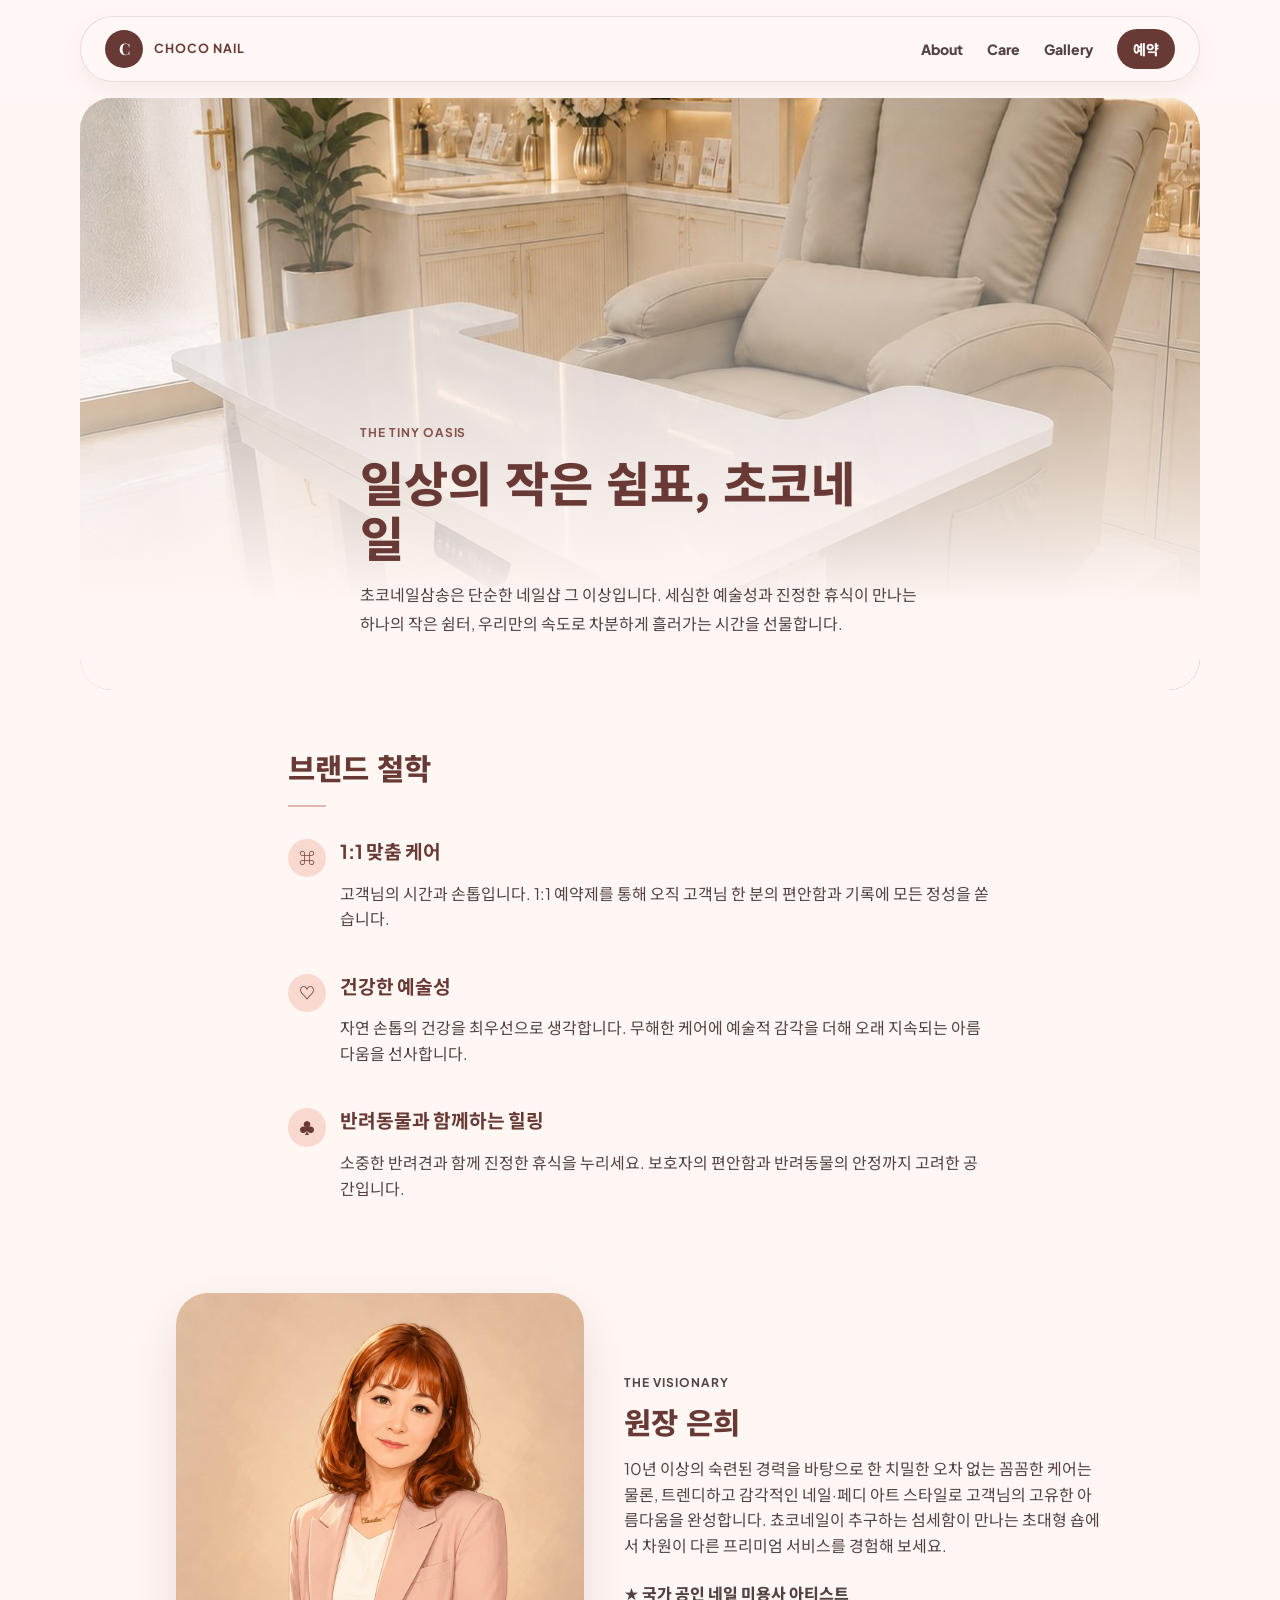
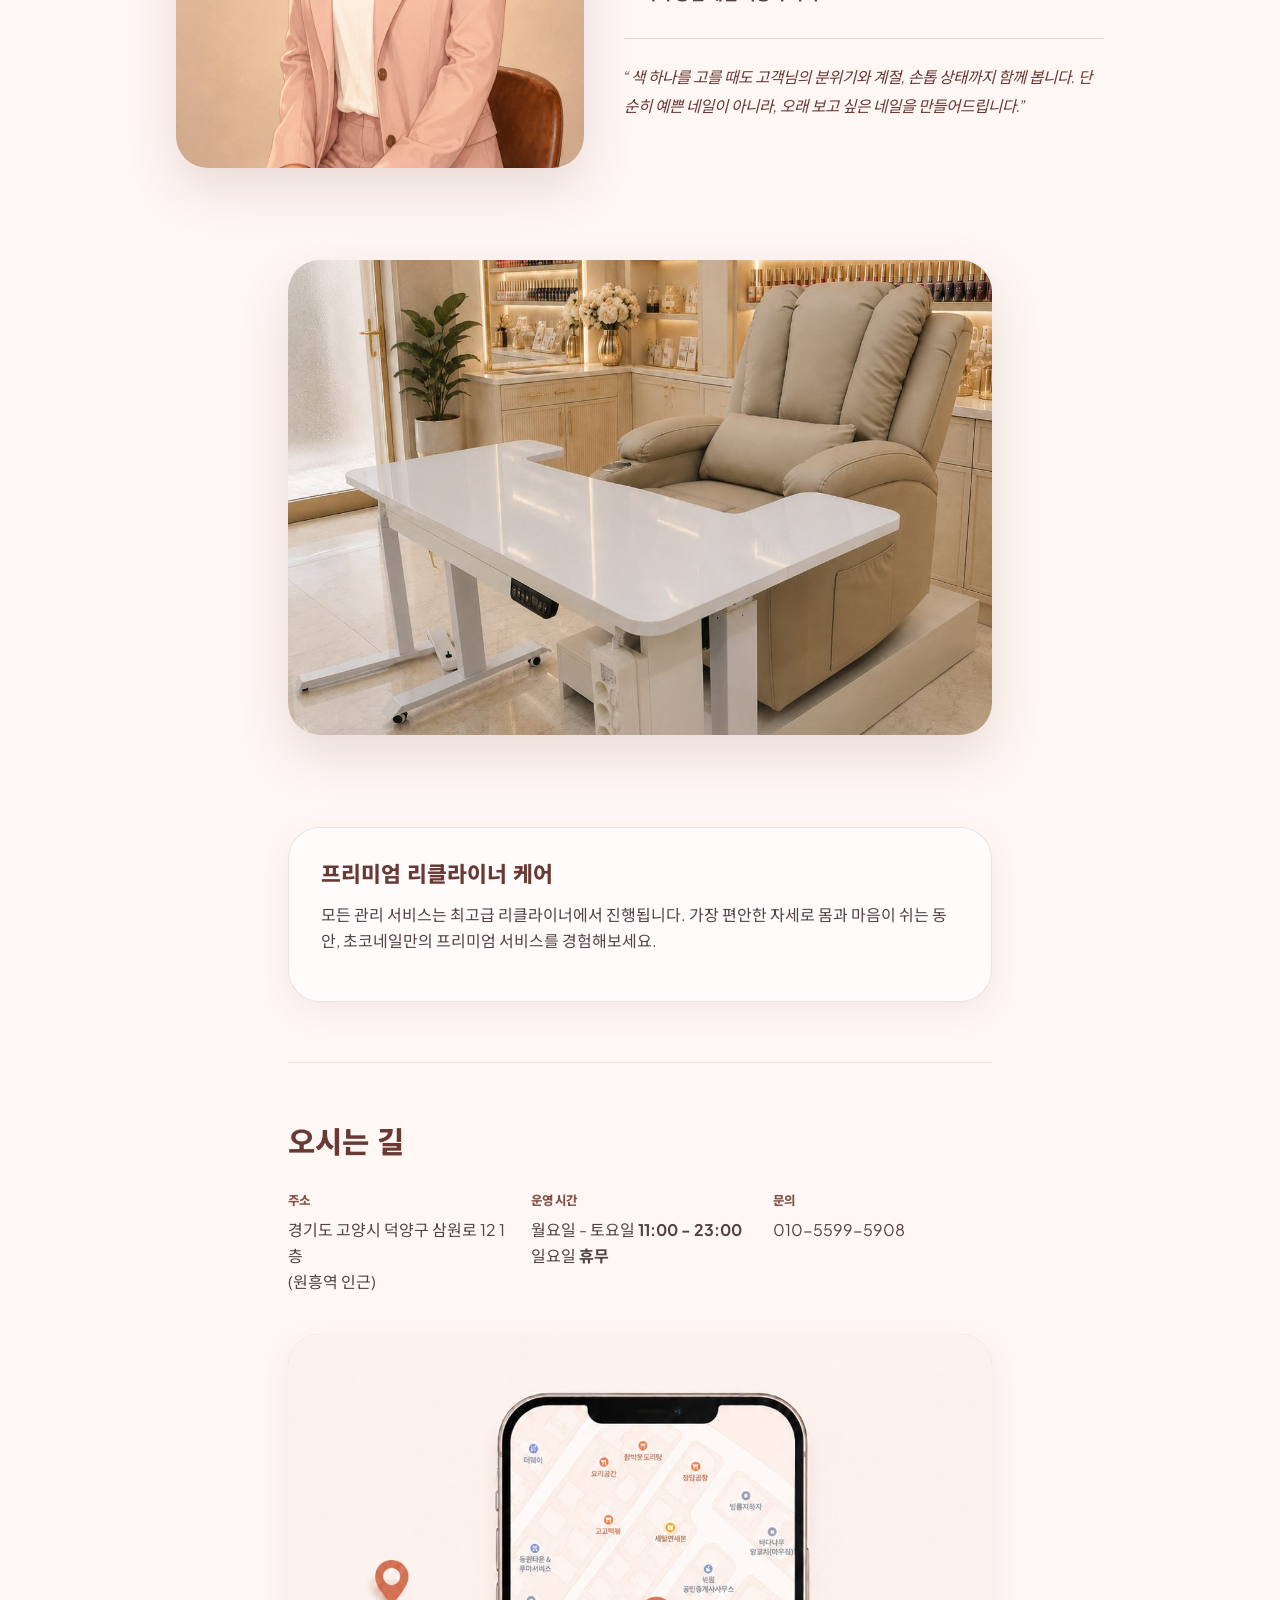
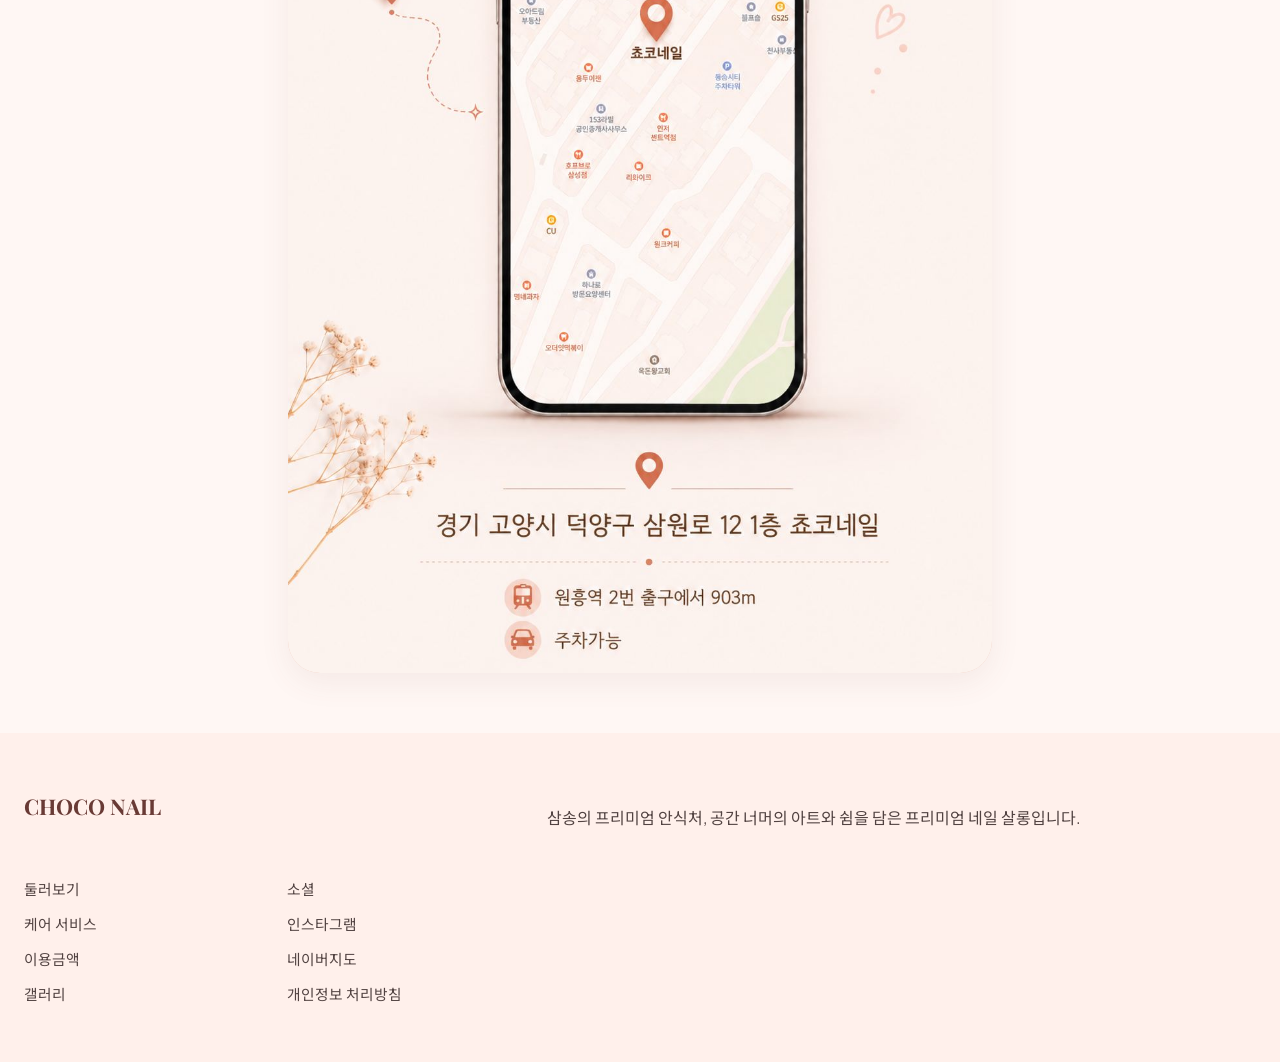
==== commit 62d207e0: "fix: align and fix navigation on subpages" ====
--- a/about.html
+++ b/about.html
@@ -18,7 +18,7 @@
     <link rel="icon" href="data:,">
   </head>
   <body class="about-page">
-    <header class="site-header about-site-header" id="top">
+    <header class="site-header home-site-header about-site-header" id="top">
       <nav class="top-nav" aria-label="주요 메뉴">
         <a class="brand" href="index.html" aria-label="쵸코네일 삼송점 홈">
           <span class="brand-mark">C</span>
@@ -32,7 +32,9 @@
         </div>
       </nav>
 
-      <section class="about-hero" aria-labelledby="about-hero-title">
+    </header>
+
+    <section class="about-hero" aria-labelledby="about-hero-title">
         <img src="images/shop1-optimized.jpg" alt="쵸코네일 삼송점의 따뜻한 매장 내부" width="1122" height="1402" fetchpriority="high">
         <div class="about-hero-copy">
           <p class="eyebrow">The tiny oasis</p>
@@ -42,8 +44,7 @@
             만나는 하나의 작은 쉼터, 우리만의 속도로 차분하게 흘러가는 시간을 선물합니다.
           </p>
         </div>
-      </section>
-    </header>
+    </section>
 
     <main>
       <section class="about-section philosophy-section" aria-labelledby="philosophy-title">
--- a/style.css
+++ b/style.css
@@ -78,15 +78,6 @@
   backdrop-filter: blur(20px);
 }
 
-.about-site-header > .about-hero,
-.care-site-header > .care-hero {
-  margin-top: calc(var(--top-nav-clearance) - 1rem);
-}
-
-.gallery-page > .gallery-site-header {
-  min-height: var(--top-nav-clearance);
-}
-
 .brand {
   display: inline-flex;
   align-items: center;
@@ -893,10 +884,6 @@
   overflow: hidden;
 }
 
-.gallery-site-header {
-  min-height: 6rem;
-}
-
 .gallery-main {
   min-height: 70vh;
 }
@@ -1143,11 +1130,6 @@
 }
 
 /* Care service page */
-.care-site-header {
-  min-height: 0;
-  padding: 1rem 0 0;
-}
-
 .care-hero,
 .care-section {
   width: auto;
@@ -1165,7 +1147,6 @@
 .care-hero {
   position: relative;
   display: grid;
-  margin-top: 5.5rem;
   overflow: hidden;
   border: 1px solid rgba(214, 194, 191, 0.5);
   border-radius: var(--radius-xl);
@@ -1681,10 +1662,6 @@
     padding: 1.5rem 1.5rem 1.65rem;
   }
 
-  .gallery-site-header {
-    min-height: 7rem;
-  }
-
   .gallery-intro,
   .gallery-content {
     width: calc(100% - 48px);
@@ -1704,10 +1681,6 @@
     grid-template-columns: repeat(4, minmax(0, 1fr));
   }
 
-  .care-site-header {
-    min-height: 0;
-  }
-
   .care-hero,
   .care-section {
     width: calc(100% - 48px);
@@ -1719,7 +1692,6 @@
     display: block;
     min-height: 0;
     aspect-ratio: 8 / 3;
-    margin-top: 5.5rem;
   }
 
   .care-hero-media {
@@ -1868,11 +1840,6 @@
   background: #fff7f4;
 }
 
-.about-site-header {
-  min-height: 0;
-  padding: 1rem 0 0;
-}
-
 .about-hero {
   position: relative;
   min-height: 37rem;
@@ -1880,7 +1847,7 @@
   align-items: end;
   width: auto;
   max-width: 1120px;
-  margin: 5.5rem 1.5rem 0;
+  margin: 0 1.5rem;
   overflow: hidden;
   border-radius: var(--radius-xl);
   background: #ead7c9;
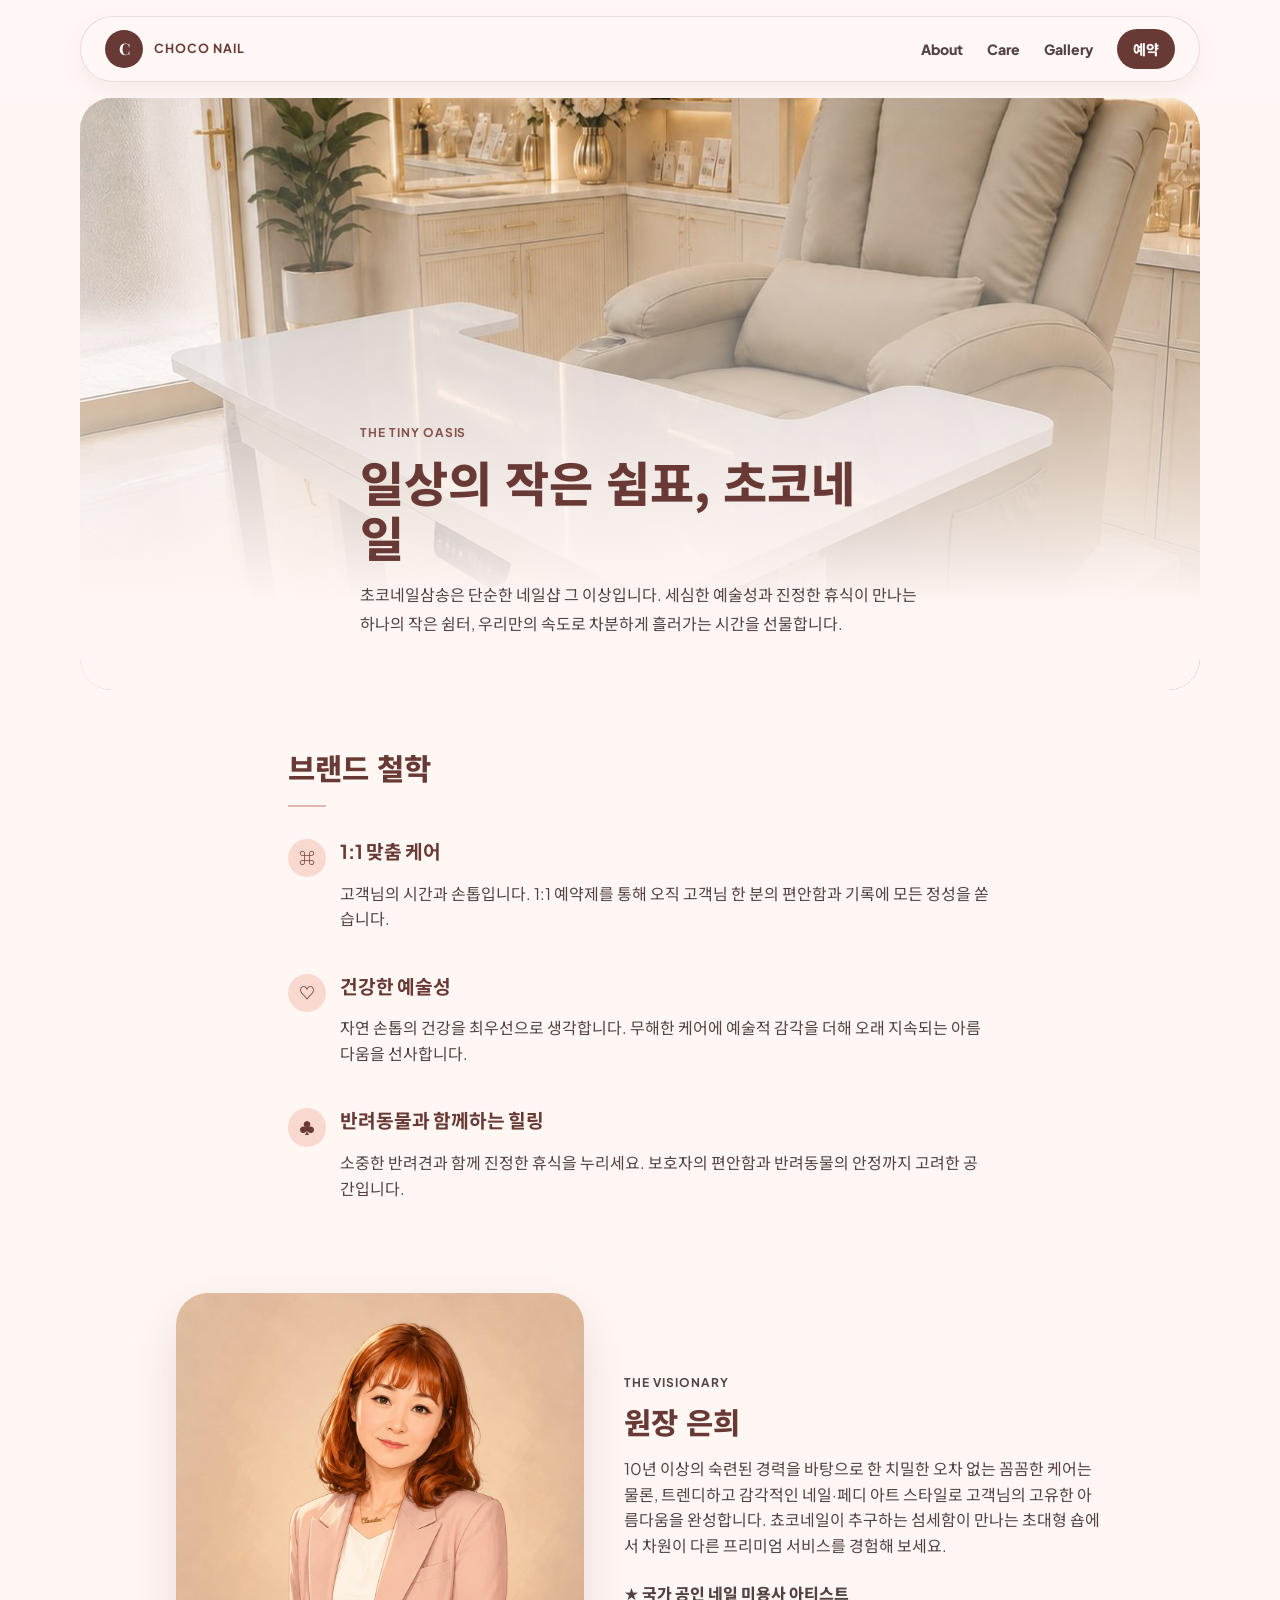
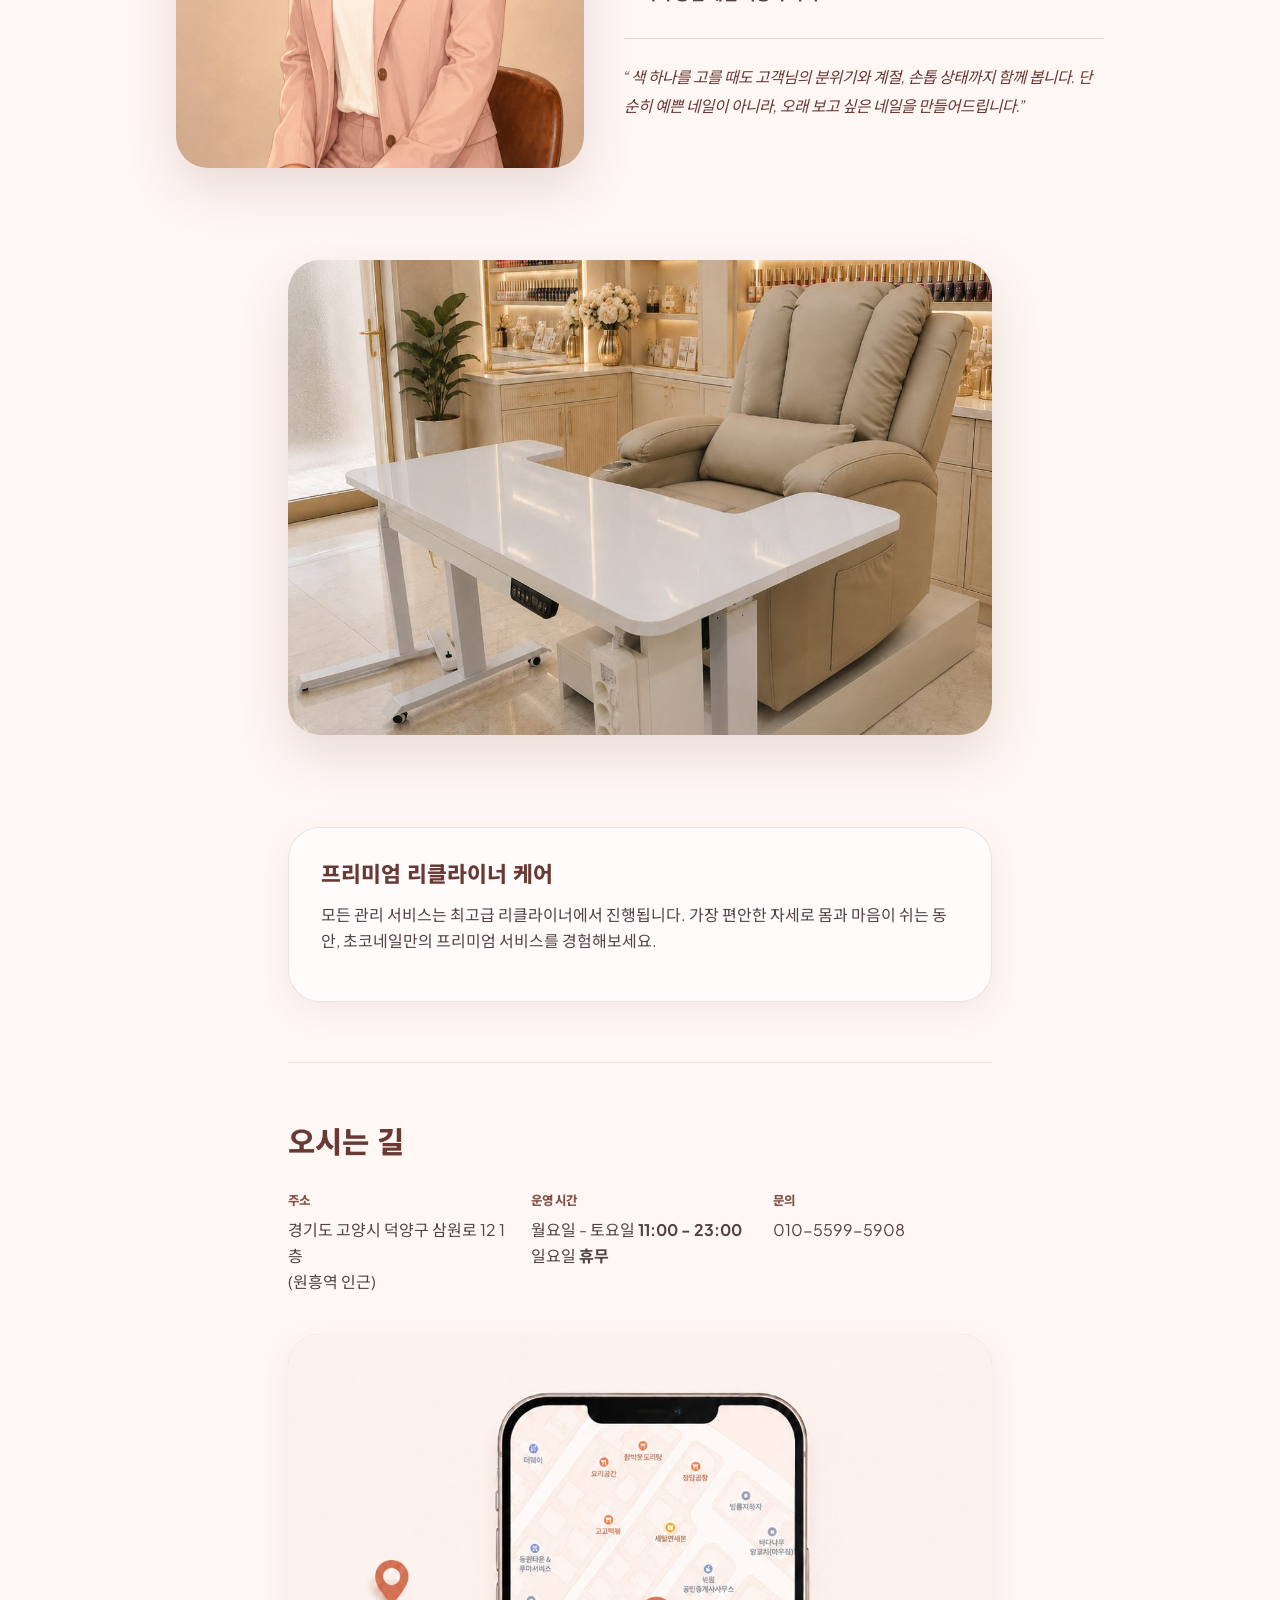
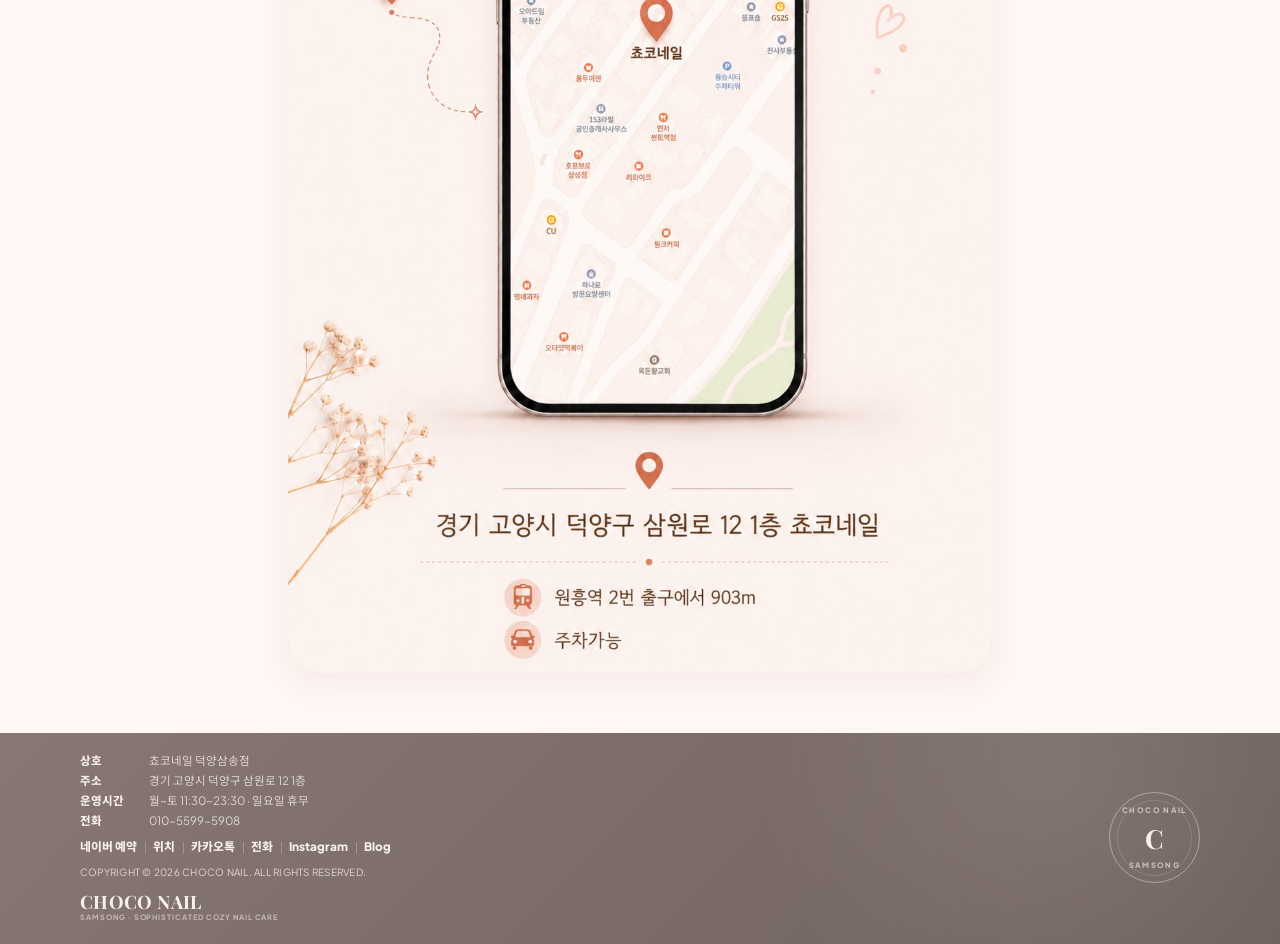
==== commit 06462b31: "fix: match subpage footers with home page" ====
--- a/about.html
+++ b/about.html
@@ -145,18 +145,38 @@
       </section>
     </main>
 
-    <footer class="about-footer">
-      <strong>CHOCO NAIL</strong>
-      <p>삼송의 프리미엄 안식처, 공간 너머의 아트와 쉼을 담은 프리미엄 네일 살롱입니다.</p>
-      <div class="about-footer-links" aria-label="푸터 링크">
-        <a href="index.html">둘러보기</a>
-        <a href="https://www.instagram.com/choco__nail" target="_blank" rel="noopener noreferrer">소셜</a>
-        <a href="care.html">케어 서비스</a>
-        <a href="https://www.instagram.com/choco__nail" target="_blank" rel="noopener noreferrer">인스타그램</a>
-        <a href="index.html#price">이용금액</a>
-        <a href="index.html#location">네이버지도</a>
-        <a href="gallery.html">갤러리</a>
-        <span>개인정보 처리방침</span>
+    <footer class="site-footer">
+      <div class="footer-inner">
+        <div class="footer-content">
+          <div class="footer-info" aria-label="매장 정보">
+            <p><span>상호</span> 쵸코네일 덕양삼송점</p>
+            <p><span>주소</span> 경기 고양시 덕양구 삼원로 12 1층</p>
+            <p><span>운영시간</span> 월~토 11:30~23:30 · 일요일 휴무</p>
+            <p><span>전화</span> <a href="tel:01055995908" aria-label="010-5599-5908로 전화하기">010-5599-5908</a></p>
+          </div>
+
+          <div class="footer-links" aria-label="바로가기">
+            <a href="https://map.naver.com/p/entry/place/1964980021?lng=126.876856&lat=37.6444601&placePath=/stylist?fromPanelNum=1&additionalHeight=76&timestamp=202606121154&locale=ko&svcName=map_pcv5&from=map&fromPanelNum=1&additionalHeight=76&timestamp=202606111156&locale=ko&svcName=map_pcv5&category=m&filterType=%EB%A6%AC%EB%B7%B0&entry=plt&searchType=place&c=14.55,0,0,3,dh" target="_blank" rel="noreferrer">네이버 예약</a>
+            <a href="index.html#location">위치</a>
+            <a href="https://open.kakao.com/o/sCU8pFob" target="_blank" rel="noreferrer">카카오톡</a>
+            <a href="tel:01055995908">전화</a>
+            <a href="https://www.instagram.com/choco__nail" target="_blank" rel="noreferrer">Instagram</a>
+            <a href="https://blog.naver.com/boong27" target="_blank" rel="noreferrer">Blog</a>
+          </div>
+
+          <p class="footer-copyright">COPYRIGHT © 2026 CHOCO NAIL. ALL RIGHTS RESERVED.</p>
+
+          <div class="footer-brand">
+            <strong>CHOCO NAIL</strong>
+            <span>SAMSONG · SOPHISTICATED COZY NAIL CARE</span>
+          </div>
+        </div>
+
+        <div class="footer-seal" aria-hidden="true">
+          <span class="footer-seal-top">CHOCO NAIL</span>
+          <strong>C</strong>
+          <span class="footer-seal-bottom">SAMSONG</span>
+        </div>
       </div>
     </footer>
 
--- a/style.css
+++ b/style.css
@@ -969,8 +969,8 @@
   width: 100%;
   min-height: 22rem;
   min-width: 0;
-  grid-template-columns: repeat(2, minmax(0, 1fr));
-  gap: 0.9rem;
+  grid-template-columns: 1fr;
+  gap: 1.2rem;
 }
 
 .gallery-card {
@@ -1520,6 +1520,11 @@
 @media (min-width: 480px) {
   .care-service-grid {
     grid-template-columns: repeat(2, minmax(0, 1fr));
+  }
+
+  .gallery-grid {
+    grid-template-columns: repeat(2, minmax(0, 1fr));
+    gap: 1rem;
   }
 }
 
